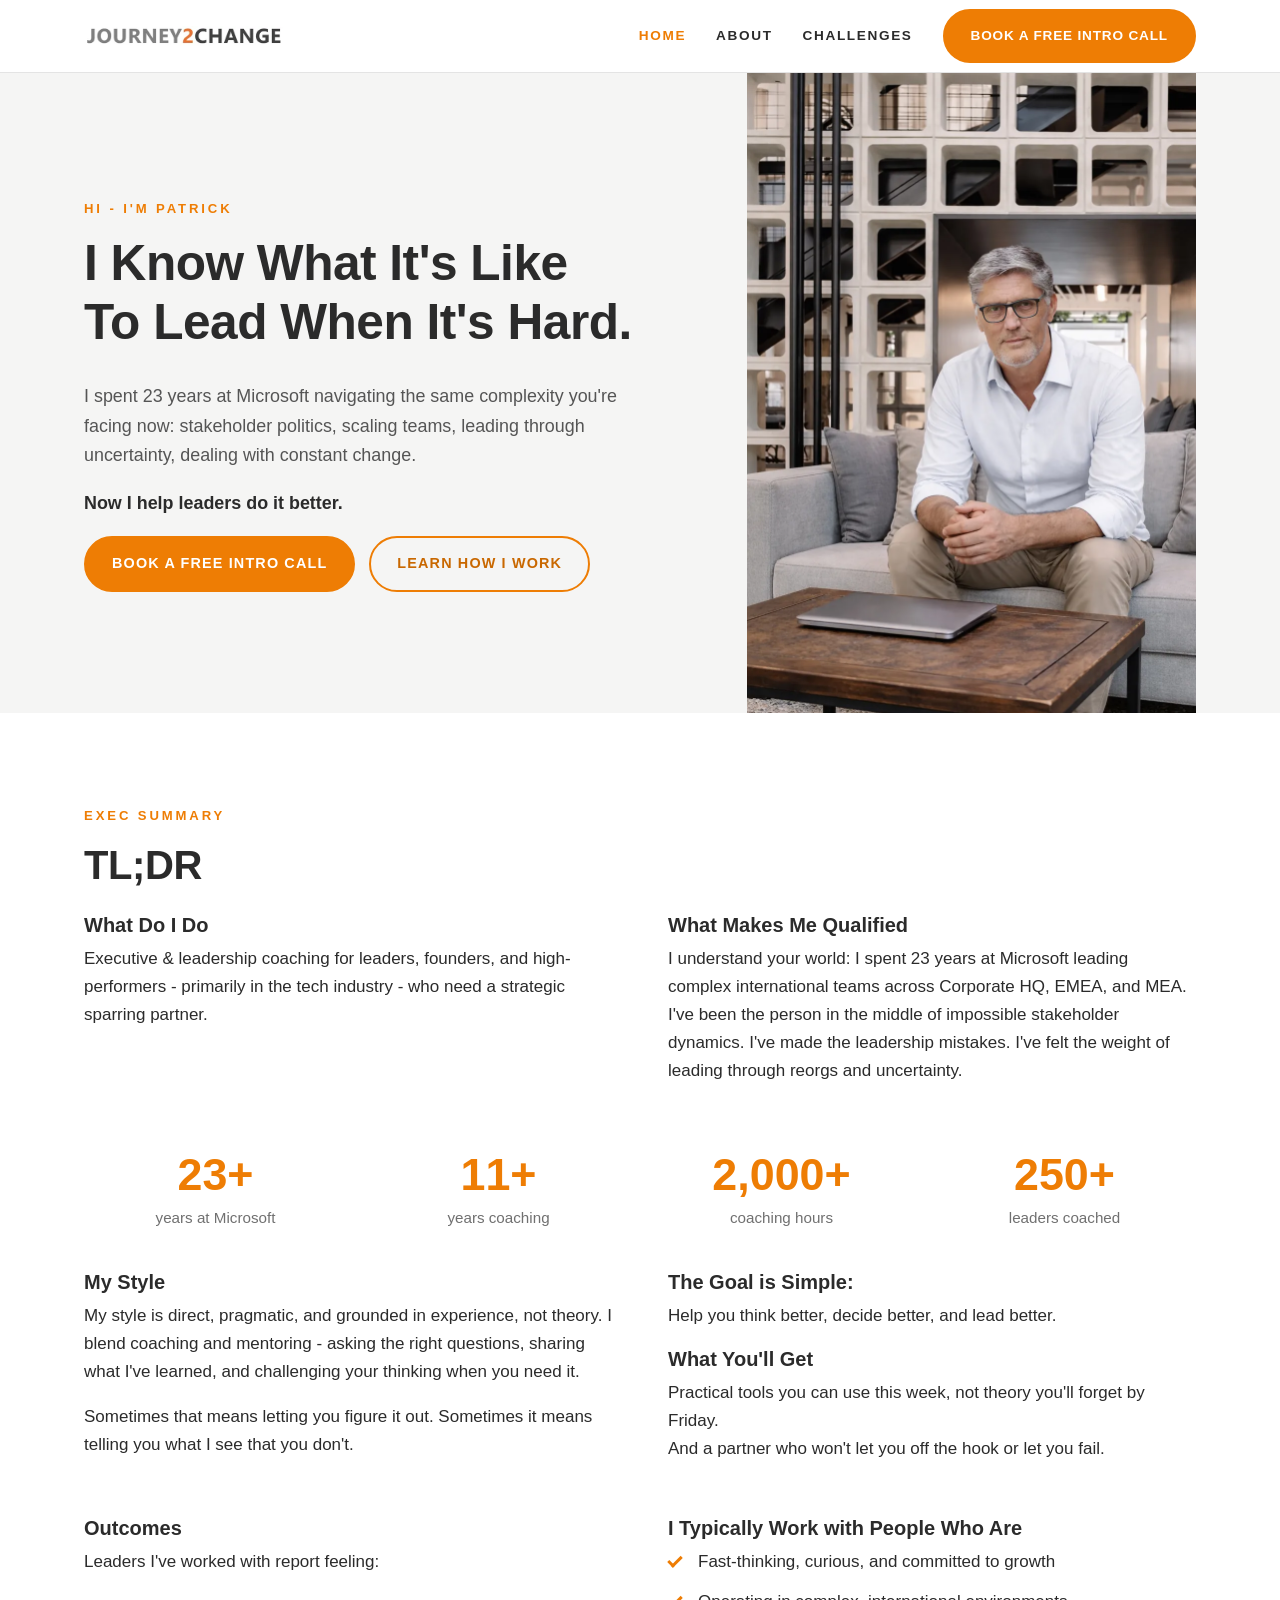
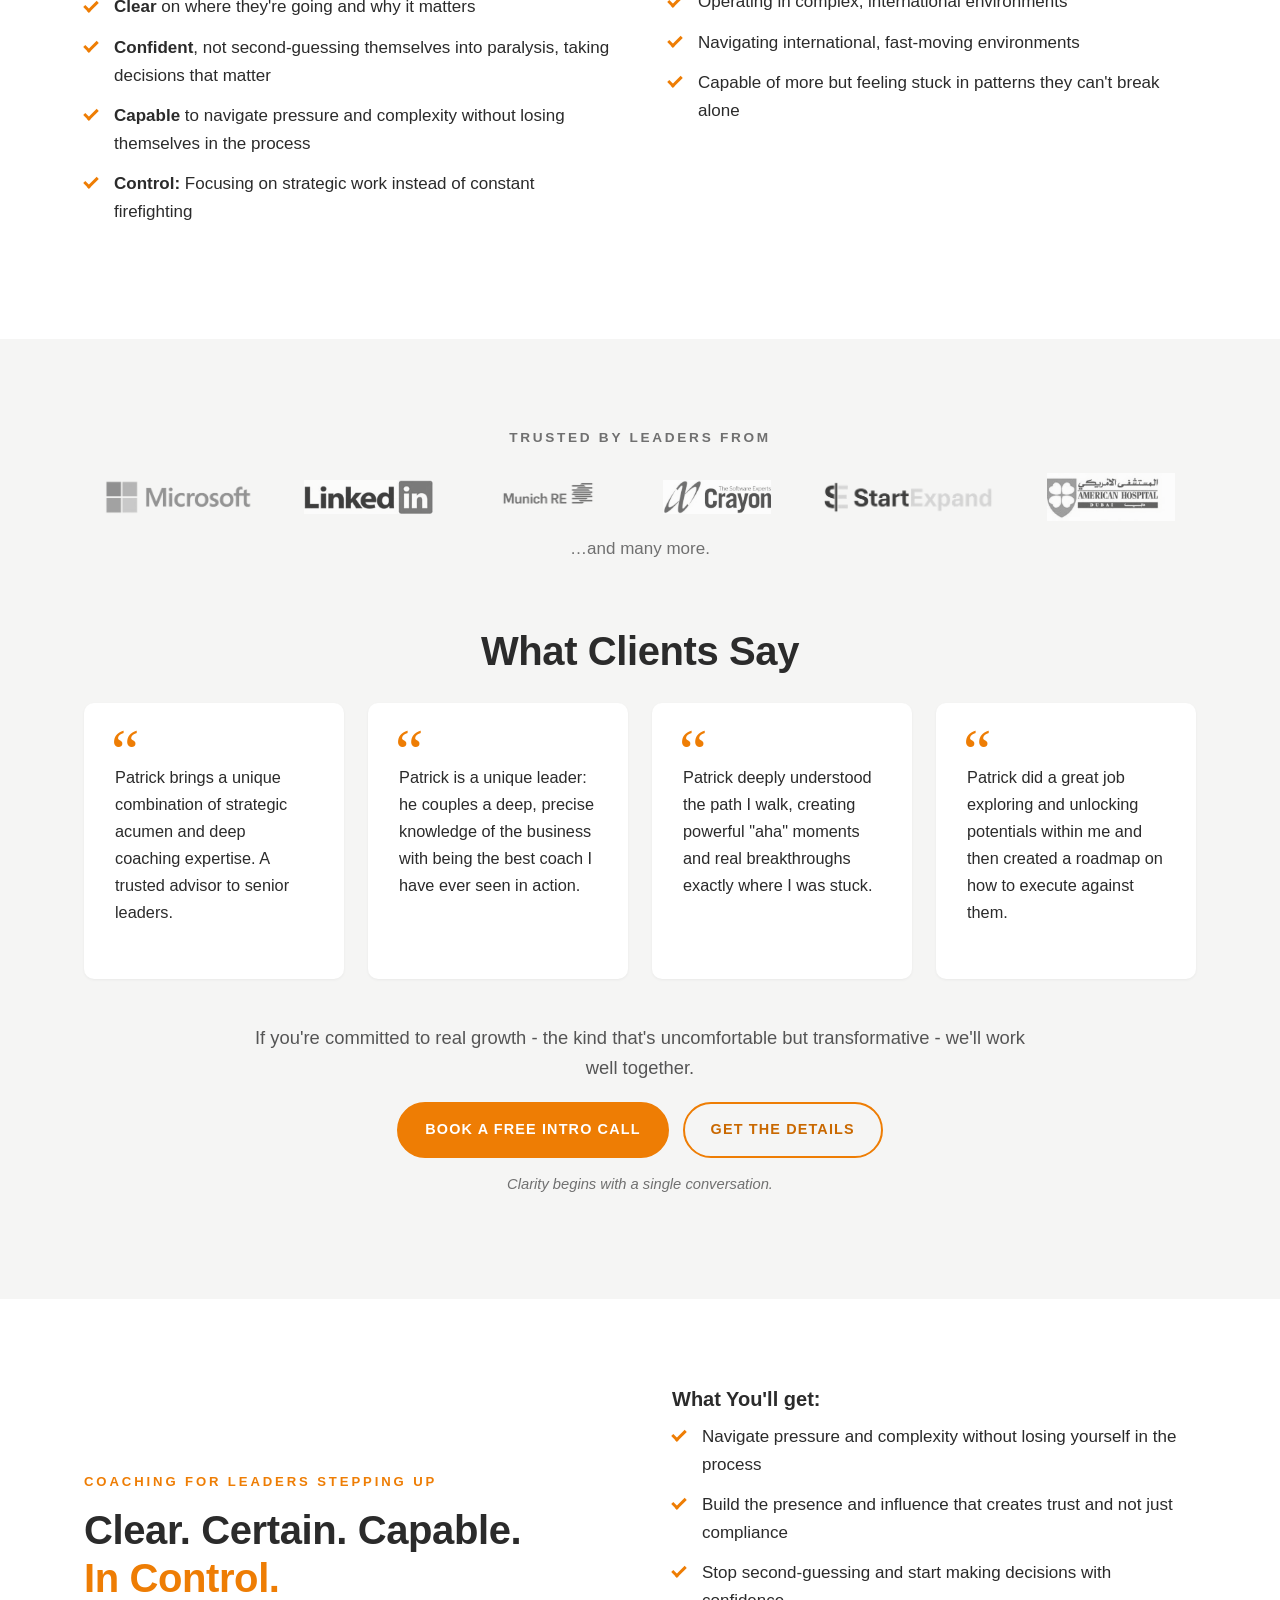
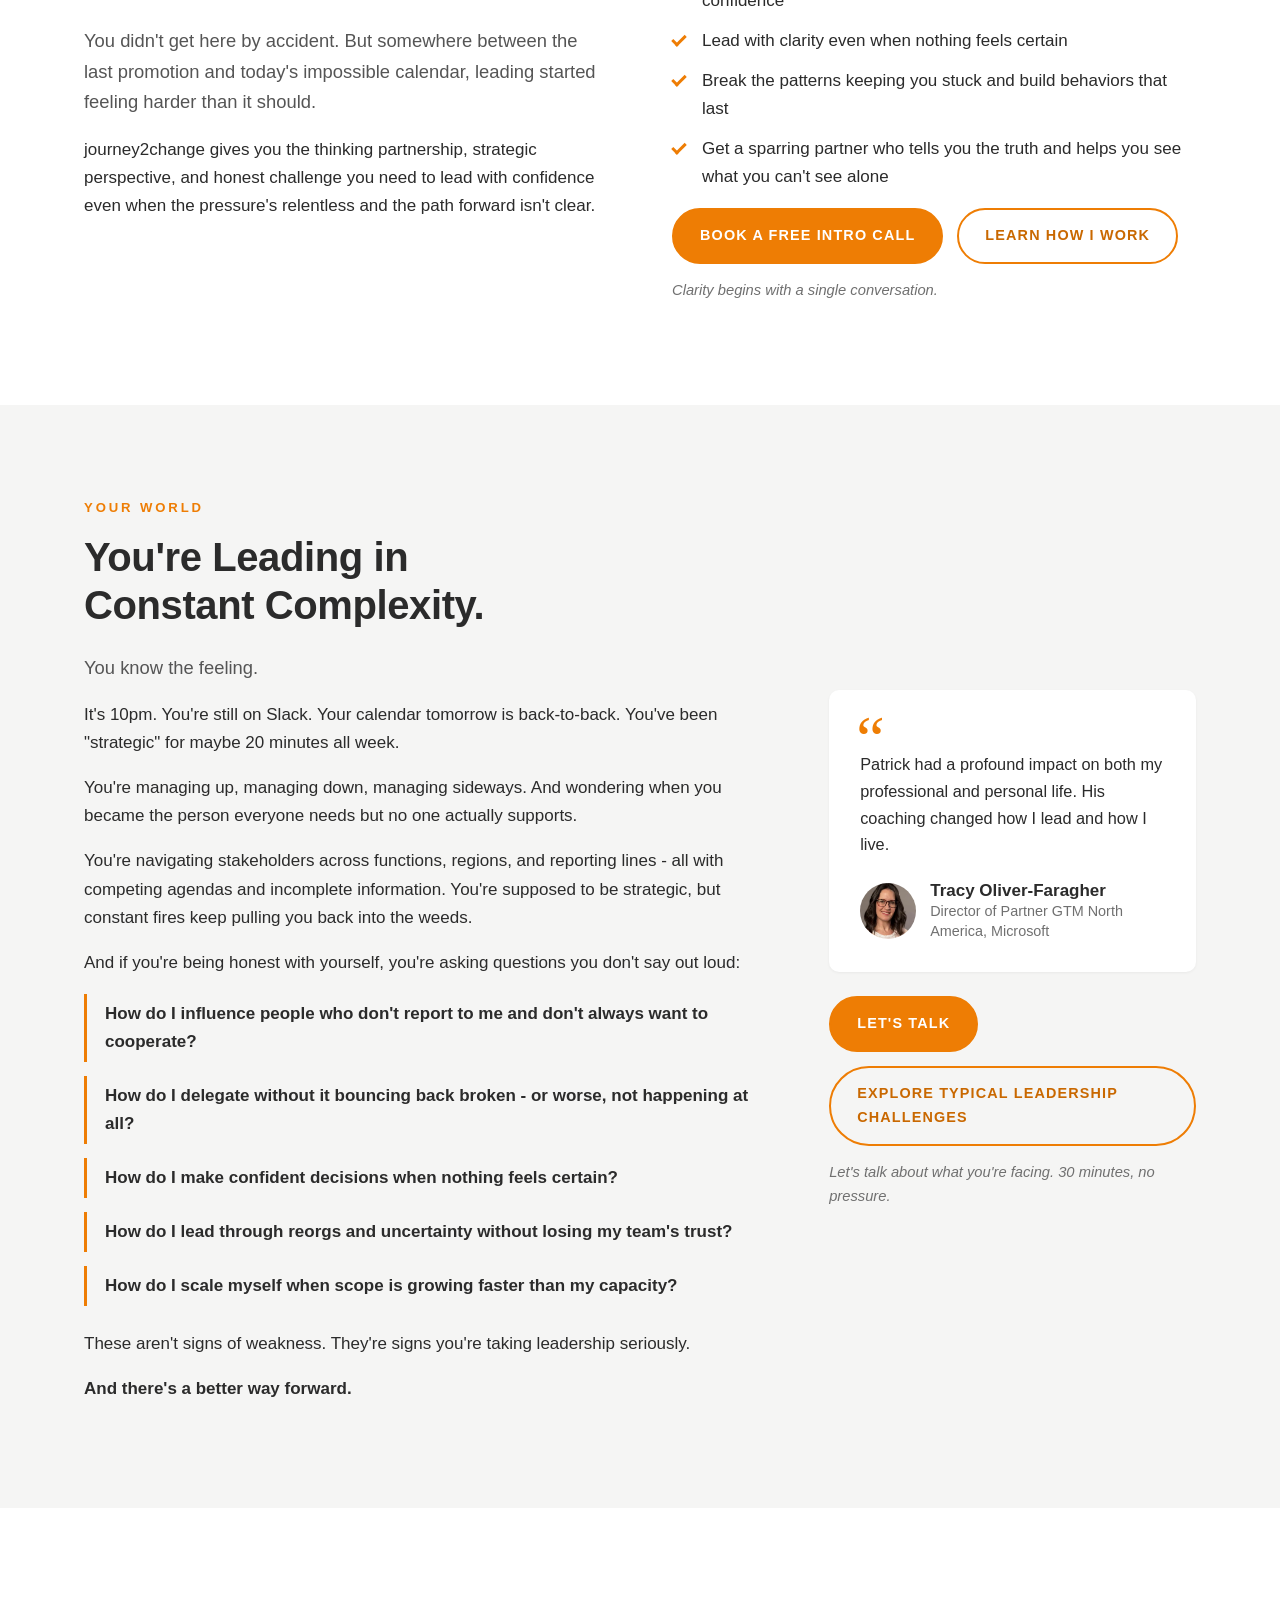
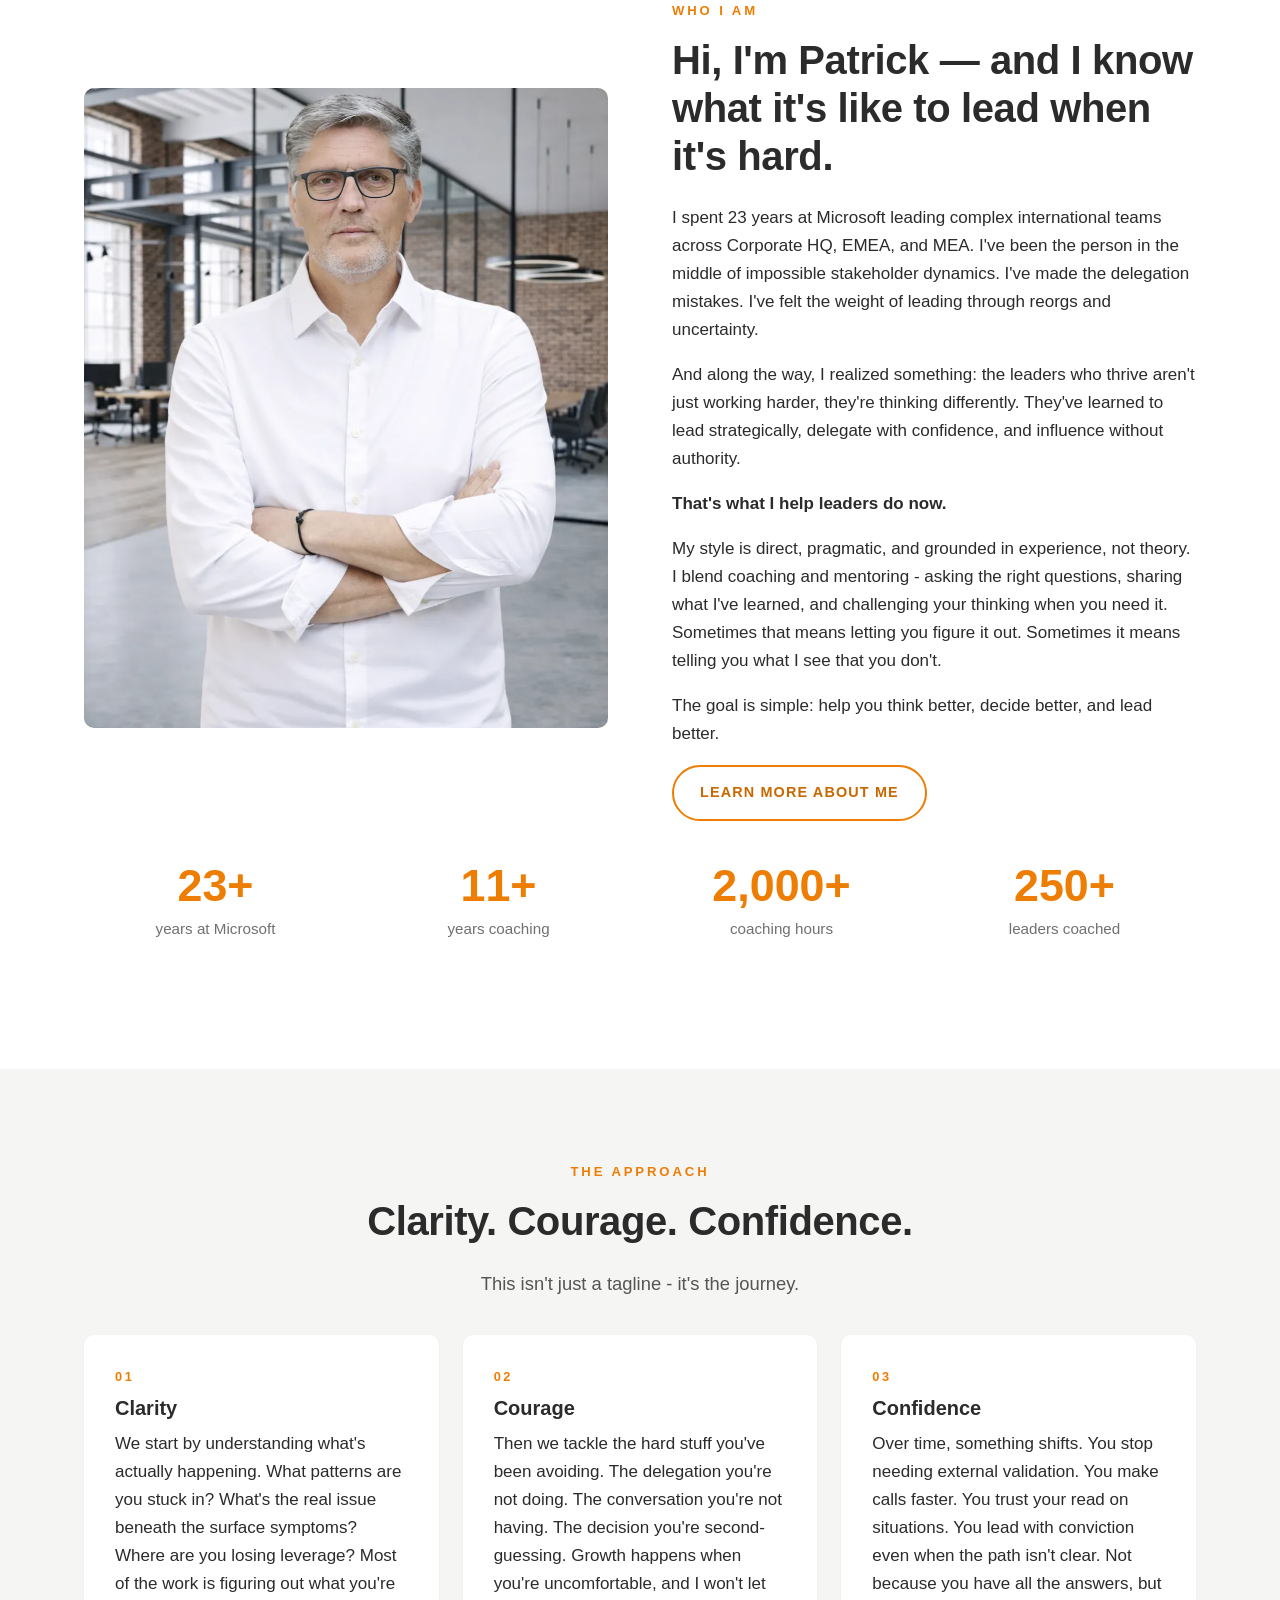
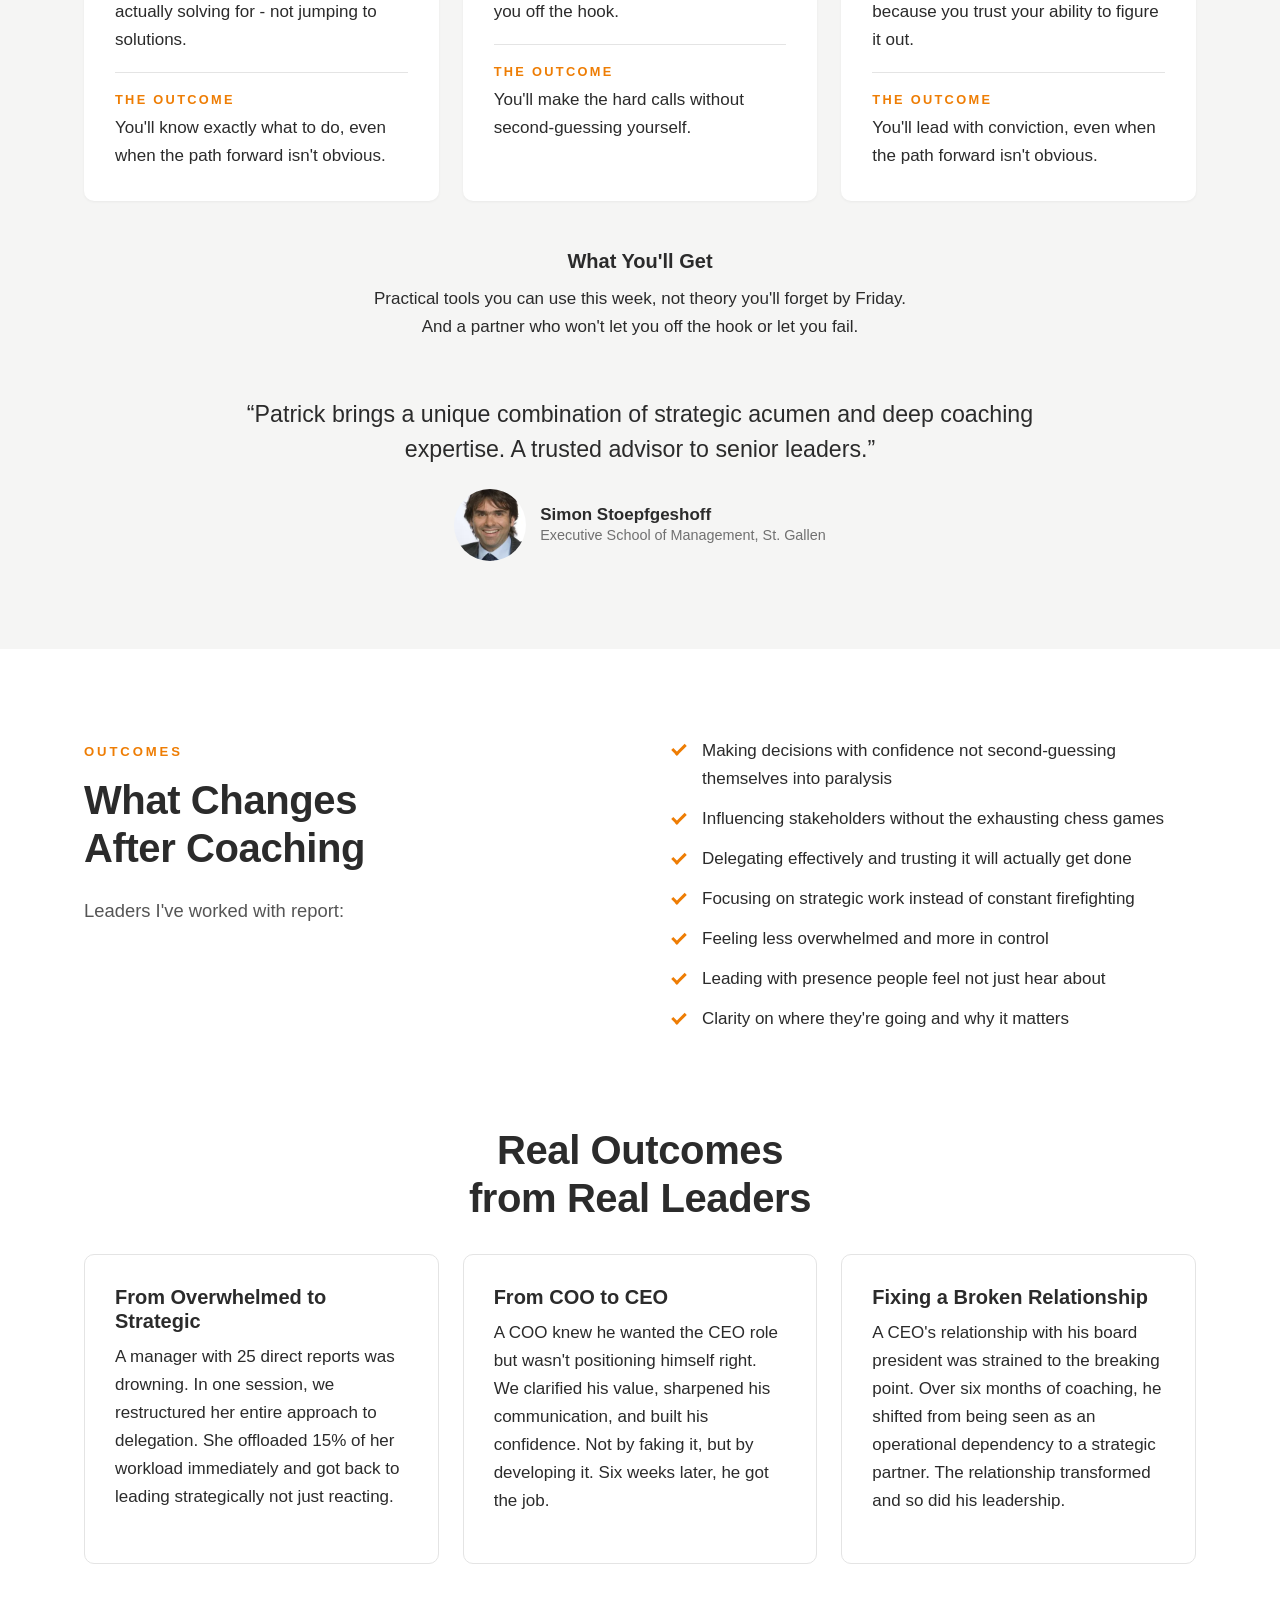
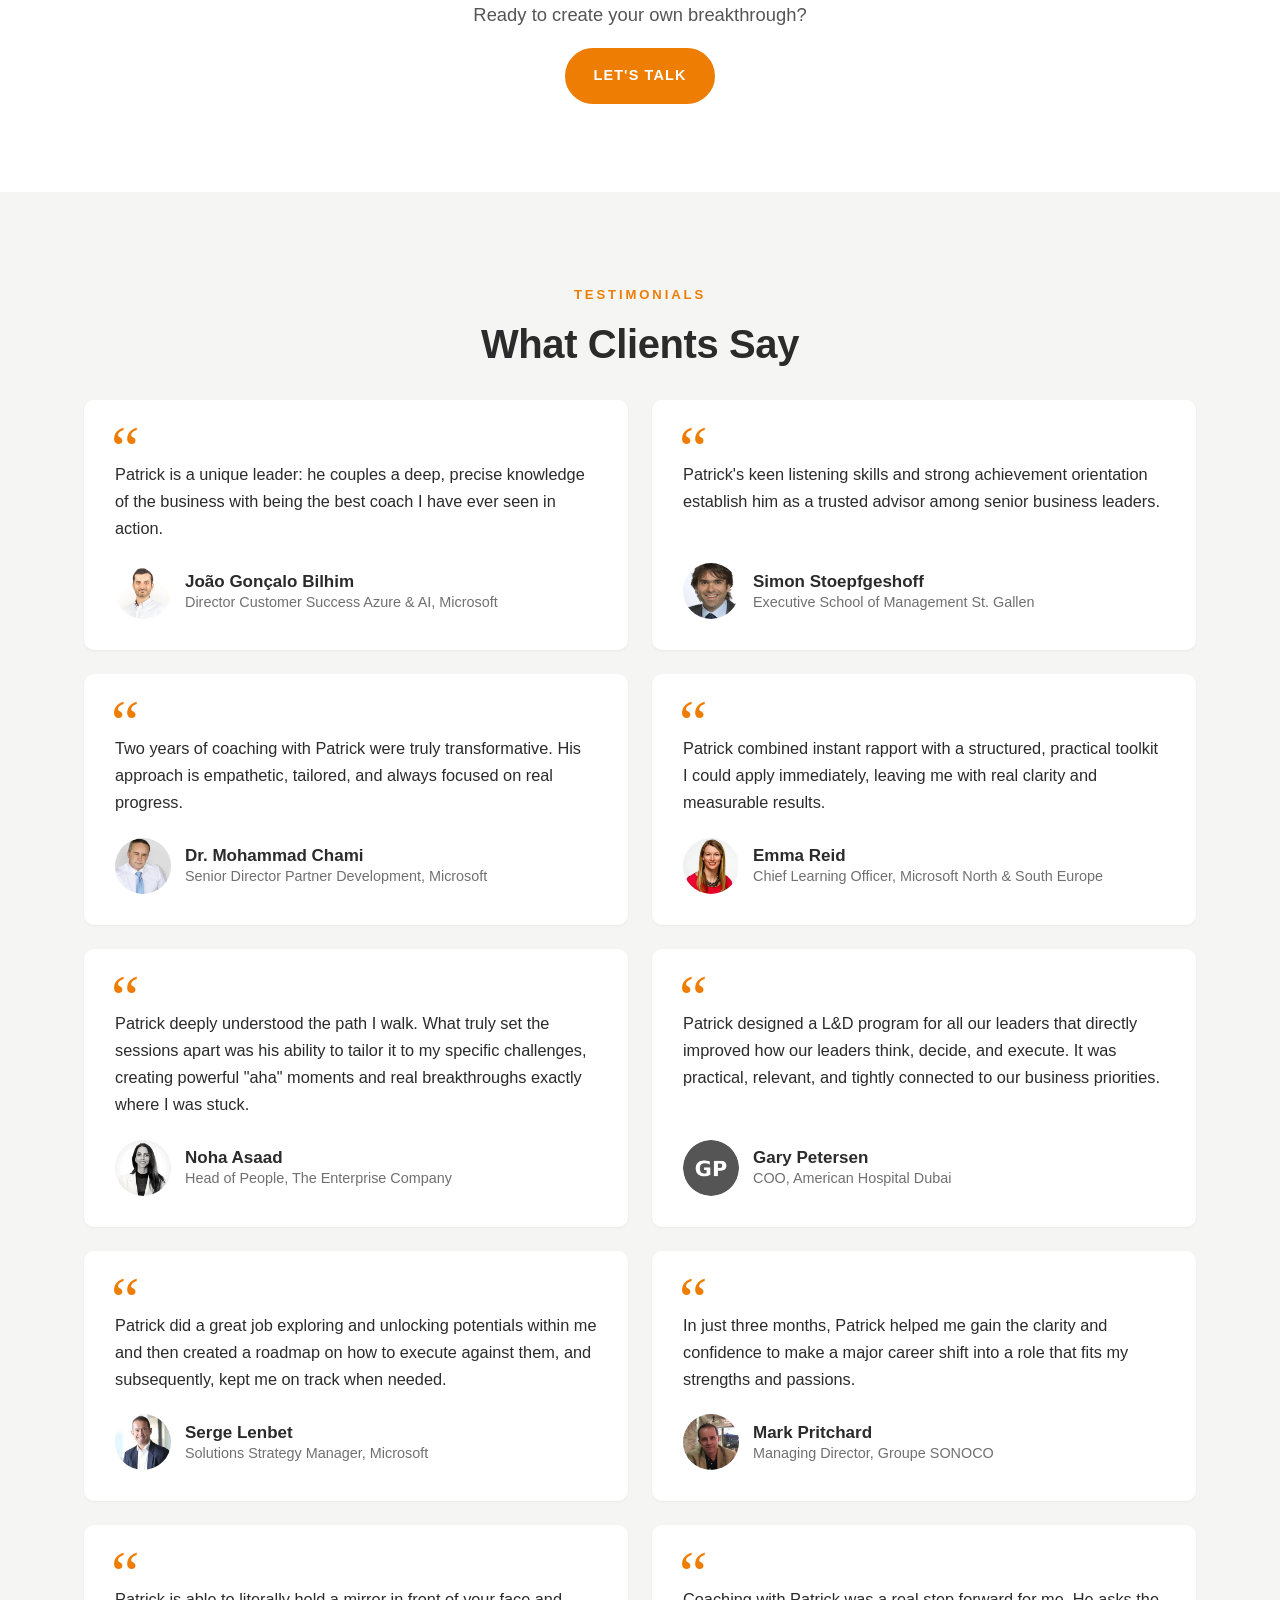
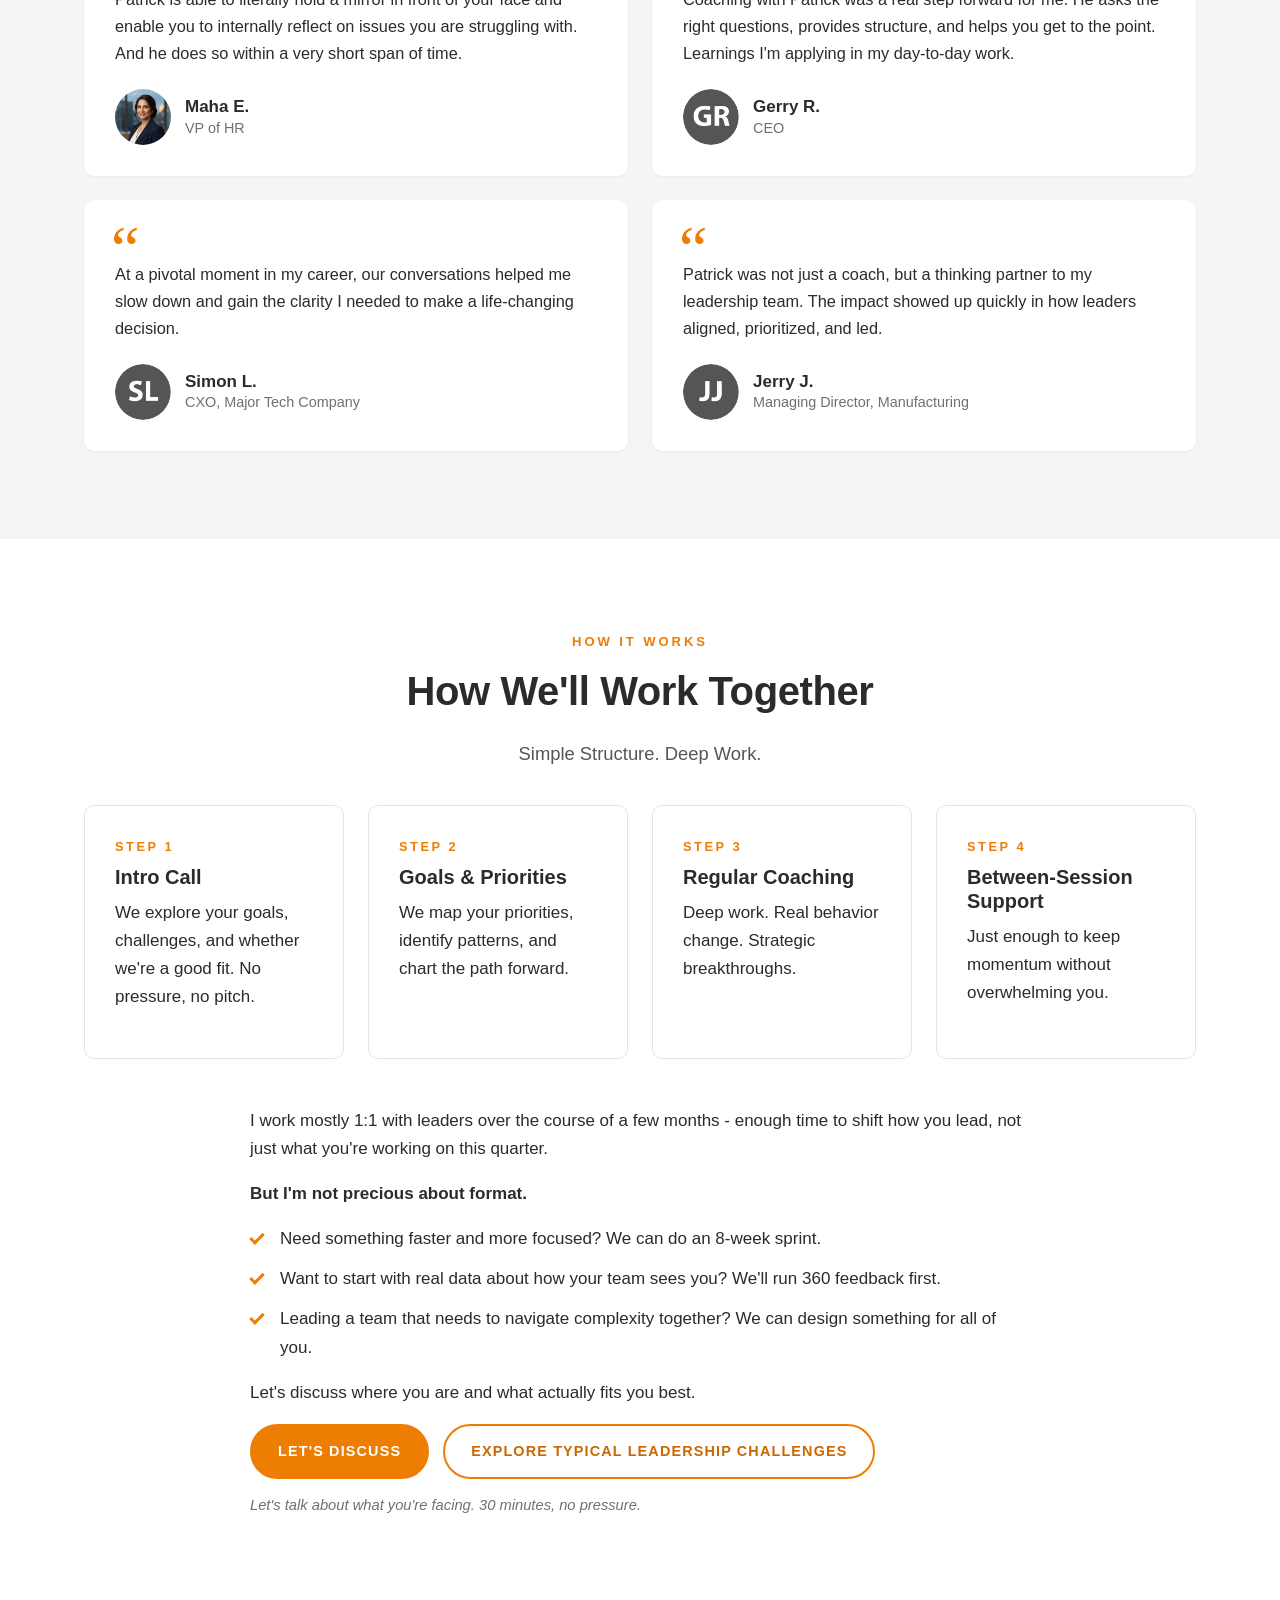
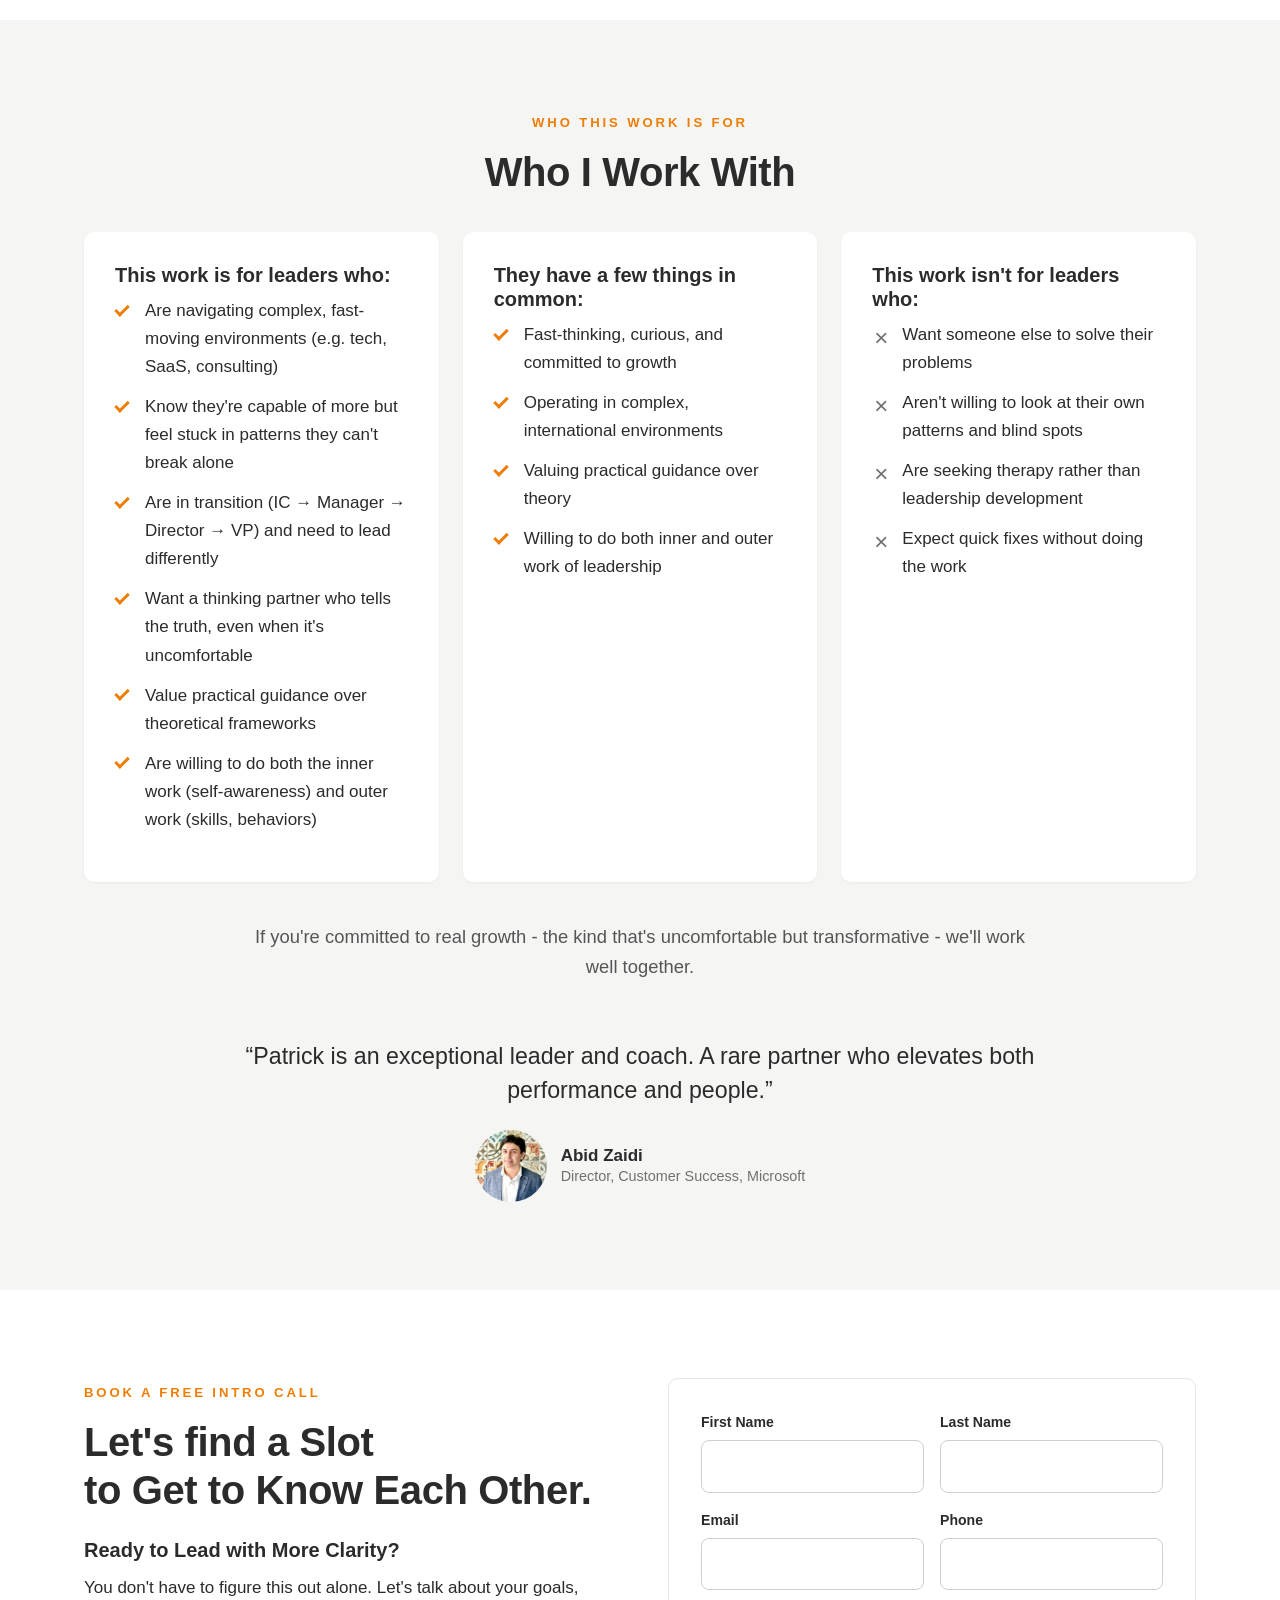
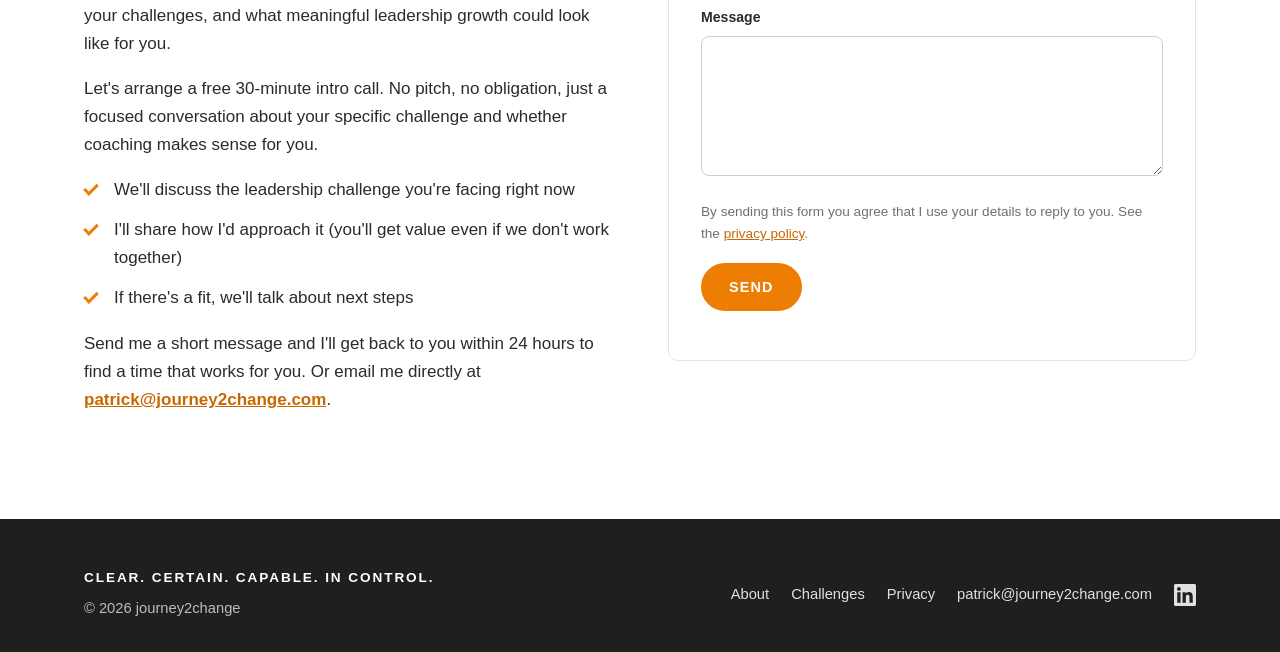
==== index.html @ 8d1d3233 "Rebuild journey2change.com as a static site Home, About, Leadership Challenges and Privacy pages, ca" ====
<!doctype html>
<html lang="en">
<head>
  <meta charset="utf-8">
  <meta name="viewport" content="width=device-width, initial-scale=1">
  <title>Executive & Leadership Coaching for Tech Leaders | journey2change</title>
  <meta name="description" content="Executive and leadership coaching for leaders, founders and high-performers in tech. 23 years at Microsoft, 250+ leaders coached. Clear. Certain. Capable. In control.">
  <link rel="canonical" href="https://www.journey2change.com/">
  <meta property="og:type" content="website">
  <meta property="og:title" content="journey2change — Executive & Leadership Coaching">
  <meta property="og:description" content="I know what it's like to lead when it's hard. Coaching for leaders stepping up.">
  <meta property="og:url" content="https://www.journey2change.com/">
  <meta property="og:image" content="https://www.journey2change.com/images/og-image.jpg">
  <link rel="icon" href="/favicon.png">
  <link rel="stylesheet" href="/css/style.css">
</head>
<body>

<header class="site-header">
  <div class="container">
    <a class="brand" href="/" aria-label="journey2change home"><img src="/images/logo-j2c.webp" alt="Journey2Change" width="200" height="20"></a>
    <button class="nav-toggle" aria-label="Open menu" aria-expanded="false"><span></span><span></span><span></span></button>
    <nav class="nav" aria-label="Main">
      <a href="/" aria-current="page">Home</a>
      <a href="/about">About</a>
      <a href="/leadership-challenges">Challenges</a>
      <a class="btn" href="#contact">Book a free intro call</a>
    </nav>
  </div>
</header>

<main>

<!-- ============ HERO ============ -->
<section class="hero">
  <div class="container">
    <div class="hero-text">
      <span class="eyebrow">Hi - I'm Patrick</span>
      <h1>I Know What It's Like<br>To Lead When It's Hard.</h1>
      <p>I spent 23 years at Microsoft navigating the same complexity you're facing now: stakeholder politics, scaling teams, leading through uncertainty, dealing with constant change.</p>
      <p><strong>Now I help leaders do it better.</strong></p>
      <div class="btn-row">
        <a class="btn" href="#contact">Book a free intro call</a>
        <a class="btn btn-outline" href="#how-it-works">Learn how I work</a>
      </div>
    </div>
    <div class="hero-img">
      <img src="/images/patrick-cubedwall.webp" alt="Patrick, executive coach at journey2change" width="900" height="1350" fetchpriority="high">
    </div>
  </div>
</section>

<!-- ============ EXEC SUMMARY ============ -->
<section id="summary">
  <div class="container">
    <span class="eyebrow">Exec Summary</span>
    <h2>TL;DR</h2>

    <div class="summary-grid">
      <div class="summary-block">
        <h3>What Do I Do</h3>
        <p>Executive &amp; leadership coaching for leaders, founders, and high-performers - primarily in the tech industry - who need a strategic sparring partner.</p>
      </div>
      <div class="summary-block">
        <h3>What Makes Me Qualified</h3>
        <p>I understand your world: I spent 23 years at Microsoft leading complex international teams across Corporate HQ, EMEA, and MEA. I've been the person in the middle of impossible stakeholder dynamics. I've made the leadership mistakes. I've felt the weight of leading through reorgs and uncertainty.</p>
      </div>
    </div>

    <div class="stats">
      <div><div class="stat-num">23+</div><div class="stat-label">years at Microsoft</div></div>
      <div><div class="stat-num">11+</div><div class="stat-label">years coaching</div></div>
      <div><div class="stat-num">2,000+</div><div class="stat-label">coaching hours</div></div>
      <div><div class="stat-num">250+</div><div class="stat-label">leaders coached</div></div>
    </div>

    <div class="summary-grid">
      <div class="summary-block">
        <h3>My Style</h3>
        <p>My style is direct, pragmatic, and grounded in experience, not theory. I blend coaching and mentoring - asking the right questions, sharing what I've learned, and challenging your thinking when you need it.</p>
        <p>Sometimes that means letting you figure it out. Sometimes it means telling you what I see that you don't.</p>
      </div>
      <div class="summary-block">
        <h3>The Goal is Simple:</h3>
        <p>Help you think better, decide better, and lead better.</p>
        <h3>What You'll Get</h3>
        <p>Practical tools you can use this week, not theory you'll forget by Friday.<br>And a partner who won't let you off the hook or let you fail.</p>
      </div>
      <div class="summary-block">
        <h3>Outcomes</h3>
        <p>Leaders I've worked with report feeling:</p>
        <ul class="check-list">
          <li><strong>Clear</strong> on where they're going and why it matters</li>
          <li><strong>Confident</strong>, not second-guessing themselves into paralysis, taking decisions that matter</li>
          <li><strong>Capable</strong> to navigate pressure and complexity without losing themselves in the process</li>
          <li><strong>Control:</strong> Focusing on strategic work instead of constant firefighting</li>
        </ul>
      </div>
      <div class="summary-block">
        <h3>I Typically Work with People Who Are</h3>
        <ul class="check-list">
          <li>Fast-thinking, curious, and committed to growth</li>
          <li>Operating in complex, international environments</li>
          <li>Navigating international, fast-moving environments</li>
          <li>Capable of more but feeling stuck in patterns they can't break alone</li>
        </ul>
      </div>
    </div>
  </div>
</section>

<!-- ============ LOGOS + SHORT QUOTES ============ -->
<section class="section-soft">
  <div class="container">
    <p class="logos-label">Trusted by leaders from</p>
    <div class="logos">
      <img src="/images/logos/microsoft.webp" alt="Microsoft" loading="lazy">
      <img src="/images/logos/linkedin.webp" alt="LinkedIn" loading="lazy">
      <img src="/images/logos/munichre.webp" alt="Munich Re" loading="lazy">
      <img src="/images/logos/crayon.webp" alt="Crayon" loading="lazy">
      <img src="/images/logos/startexpand.webp" alt="StartExpand" loading="lazy">
      <img class="tall" src="/images/logos/american-hospital.webp" alt="American Hospital Dubai" loading="lazy">
    </div>
    <p class="center" style="color:var(--muted);margin-top:14px">…and many more.</p>

    <h2 class="center" style="margin-top:64px">What Clients Say</h2>
    <div class="cards cards-4" style="margin-top:28px">
      <div class="card quote-card"><blockquote>Patrick brings a unique combination of strategic acumen and deep coaching expertise. A trusted advisor to senior leaders.</blockquote></div>
      <div class="card quote-card"><blockquote>Patrick is a unique leader: he couples a deep, precise knowledge of the business with being the best coach I have ever seen in action.</blockquote></div>
      <div class="card quote-card"><blockquote>Patrick deeply understood the path I walk, creating powerful "aha" moments and real breakthroughs exactly where I was stuck.</blockquote></div>
      <div class="card quote-card"><blockquote>Patrick did a great job exploring and unlocking potentials within me and then created a roadmap on how to execute against them.</blockquote></div>
    </div>

    <div class="center" style="margin-top:44px">
      <p class="lead narrow">If you're committed to real growth - the kind that's uncomfortable but transformative - we'll work well together.</p>
      <div class="btn-row">
        <a class="btn" href="#contact">Book a free intro call</a>
        <a class="btn btn-outline" href="#how-it-works">Get the details</a>
      </div>
      <p class="btn-note">Clarity begins with a single conversation.</p>
    </div>
  </div>
</section>

<!-- ============ COACHING FOR LEADERS STEPPING UP ============ -->
<section>
  <div class="container split">
    <div>
      <span class="eyebrow">Coaching for Leaders Stepping Up</span>
      <h2>Clear. Certain. Capable.<br><span class="accent">In Control.</span></h2>
      <p class="lead">You didn't get here by accident. But somewhere between the last promotion and today's impossible calendar, leading started feeling harder than it should.</p>
      <p>journey2change gives you the thinking partnership, strategic perspective, and honest challenge you need to lead with confidence even when the pressure's relentless and the path forward isn't clear.</p>
    </div>
    <div>
      <h3>What You'll get:</h3>
      <ul class="check-list">
        <li>Navigate pressure and complexity without losing yourself in the process</li>
        <li>Build the presence and influence that creates trust and not just compliance</li>
        <li>Stop second-guessing and start making decisions with confidence</li>
        <li>Lead with clarity even when nothing feels certain</li>
        <li>Break the patterns keeping you stuck and build behaviors that last</li>
        <li>Get a sparring partner who tells you the truth and helps you see what you can't see alone</li>
      </ul>
      <div class="btn-row">
        <a class="btn" href="#contact">Book a free intro call</a>
        <a class="btn btn-outline" href="#how-it-works">Learn how I work</a>
      </div>
      <p class="btn-note">Clarity begins with a single conversation.</p>
    </div>
  </div>
</section>

<!-- ============ YOUR WORLD ============ -->
<section class="section-soft" id="your-world">
  <div class="container split wide-text">
    <div>
      <span class="eyebrow">Your World</span>
      <h2>You're Leading in<br>Constant Complexity.</h2>
      <p class="lead">You know the feeling.</p>
      <p>It's 10pm. You're still on Slack. Your calendar tomorrow is back-to-back. You've been "strategic" for maybe 20 minutes all week.</p>
      <p>You're managing up, managing down, managing sideways. And wondering when you became the person everyone needs but no one actually supports.</p>
      <p>You're navigating stakeholders across functions, regions, and reporting lines - all with competing agendas and incomplete information. You're supposed to be strategic, but constant fires keep pulling you back into the weeds.</p>
      <p>And if you're being honest with yourself, you're asking questions you don't say out loud:</p>
      <ul class="question-list">
        <li>How do I influence people who don't report to me and don't always want to cooperate?</li>
        <li>How do I delegate without it bouncing back broken - or worse, not happening at all?</li>
        <li>How do I make confident decisions when nothing feels certain?</li>
        <li>How do I lead through reorgs and uncertainty without losing my team's trust?</li>
        <li>How do I scale myself when scope is growing faster than my capacity?</li>
      </ul>
      <p>These aren't signs of weakness. They're signs you're taking leadership seriously.</p>
      <p><strong>And there's a better way forward.</strong></p>
    </div>
    <div>
      <div class="card quote-card">
        <blockquote>Patrick had a profound impact on both my professional and personal life. His coaching changed how I lead and how I live.</blockquote>
        <div class="person">
          <img src="/images/clients/tracy.webp" alt="Tracy Oliver-Faragher" loading="lazy">
          <div><div class="person-name">Tracy Oliver-Faragher</div><div class="person-role">Director of Partner GTM North America, Microsoft</div></div>
        </div>
      </div>
      <div class="btn-row" style="margin-top:24px">
        <a class="btn" href="#contact">Let's talk</a>
        <a class="btn btn-outline" href="/leadership-challenges">Explore typical leadership challenges</a>
      </div>
      <p class="btn-note">Let's talk about what you're facing. 30 minutes, no pressure.</p>
    </div>
  </div>
</section>

<!-- ============ WHO I AM ============ -->
<section id="who-i-am">
  <div class="container split">
    <div>
      <img class="portrait" src="/images/patrick-glasshall.webp" alt="Patrick standing in an office" loading="lazy" width="900" height="1350">
    </div>
    <div>
      <span class="eyebrow">Who I Am</span>
      <h2>Hi, I'm Patrick — and I know what it's like to lead when it's hard.</h2>
      <p>I spent 23 years at Microsoft leading complex international teams across Corporate HQ, EMEA, and MEA. I've been the person in the middle of impossible stakeholder dynamics. I've made the delegation mistakes. I've felt the weight of leading through reorgs and uncertainty.</p>
      <p>And along the way, I realized something: the leaders who thrive aren't just working harder, they're thinking differently. They've learned to lead strategically, delegate with confidence, and influence without authority.</p>
      <p><strong>That's what I help leaders do now.</strong></p>
      <p>My style is direct, pragmatic, and grounded in experience, not theory. I blend coaching and mentoring - asking the right questions, sharing what I've learned, and challenging your thinking when you need it. Sometimes that means letting you figure it out. Sometimes it means telling you what I see that you don't.</p>
      <p>The goal is simple: help you think better, decide better, and lead better.</p>
      <div class="btn-row"><a class="btn btn-outline" href="/about">Learn more about me</a></div>
    </div>
  </div>
  <div class="container">
    <div class="stats">
      <div><div class="stat-num">23+</div><div class="stat-label">years at Microsoft</div></div>
      <div><div class="stat-num">11+</div><div class="stat-label">years coaching</div></div>
      <div><div class="stat-num">2,000+</div><div class="stat-label">coaching hours</div></div>
      <div><div class="stat-num">250+</div><div class="stat-label">leaders coached</div></div>
    </div>
  </div>
</section>

<!-- ============ THE APPROACH ============ -->
<section class="section-soft" id="approach">
  <div class="container">
    <div class="center narrow">
      <span class="eyebrow">The Approach</span>
      <h2>Clarity. Courage. Confidence.</h2>
      <p class="lead">This isn't just a tagline - it's the journey.</p>
    </div>
    <div class="cards cards-3" style="margin-top:36px">
      <div class="card">
        <div class="step-num">01</div>
        <h3>Clarity</h3>
        <p>We start by understanding what's actually happening. What patterns are you stuck in? What's the real issue beneath the surface symptoms? Where are you losing leverage? Most of the work is figuring out what you're actually solving for - not jumping to solutions.</p>
        <div class="outcome"><strong>The Outcome</strong>You'll know exactly what to do, even when the path forward isn't obvious.</div>
      </div>
      <div class="card">
        <div class="step-num">02</div>
        <h3>Courage</h3>
        <p>Then we tackle the hard stuff you've been avoiding. The delegation you're not doing. The conversation you're not having. The decision you're second-guessing. Growth happens when you're uncomfortable, and I won't let you off the hook.</p>
        <div class="outcome"><strong>The Outcome</strong>You'll make the hard calls without second-guessing yourself.</div>
      </div>
      <div class="card">
        <div class="step-num">03</div>
        <h3>Confidence</h3>
        <p>Over time, something shifts. You stop needing external validation. You make calls faster. You trust your read on situations. You lead with conviction even when the path isn't clear. Not because you have all the answers, but because you trust your ability to figure it out.</p>
        <div class="outcome"><strong>The Outcome</strong>You'll lead with conviction, even when the path forward isn't obvious.</div>
      </div>
    </div>

    <div class="center narrow" style="margin-top:48px">
      <h3>What You'll Get</h3>
      <p>Practical tools you can use this week, not theory you'll forget by Friday.<br>And a partner who won't let you off the hook or let you fail.</p>
    </div>

    <div class="feature-quote">
      <blockquote>“Patrick brings a unique combination of strategic acumen and deep coaching expertise. A trusted advisor to senior leaders.”</blockquote>
      <div class="person">
        <img src="/images/clients/simon.webp" alt="Simon Stoepfgeshoff" loading="lazy">
        <div><div class="person-name">Simon Stoepfgeshoff</div><div class="person-role">Executive School of Management, St. Gallen</div></div>
      </div>
    </div>
  </div>
</section>

<!-- ============ OUTCOMES ============ -->
<section id="outcomes">
  <div class="container">
    <div class="split" style="align-items:start">
      <div>
        <span class="eyebrow">Outcomes</span>
        <h2>What Changes<br>After Coaching</h2>
        <p class="lead">Leaders I've worked with report:</p>
      </div>
      <ul class="check-list">
        <li>Making decisions with confidence not second-guessing themselves into paralysis</li>
        <li>Influencing stakeholders without the exhausting chess games</li>
        <li>Delegating effectively and trusting it will actually get done</li>
        <li>Focusing on strategic work instead of constant firefighting</li>
        <li>Feeling less overwhelmed and more in control</li>
        <li>Leading with presence people feel not just hear about</li>
        <li>Clarity on where they're going and why it matters</li>
      </ul>
    </div>

    <h2 class="center" style="margin-top:64px">Real Outcomes<br>from Real Leaders</h2>
    <div class="cards cards-3" style="margin-top:32px">
      <div class="card">
        <h3>From Overwhelmed to Strategic</h3>
        <p>A manager with 25 direct reports was drowning. In one session, we restructured her entire approach to delegation. She offloaded 15% of her workload immediately and got back to leading strategically not just reacting.</p>
      </div>
      <div class="card">
        <h3>From COO to CEO</h3>
        <p>A COO knew he wanted the CEO role but wasn't positioning himself right. We clarified his value, sharpened his communication, and built his confidence. Not by faking it, but by developing it. Six weeks later, he got the job.</p>
      </div>
      <div class="card">
        <h3>Fixing a Broken Relationship</h3>
        <p>A CEO's relationship with his board president was strained to the breaking point. Over six months of coaching, he shifted from being seen as an operational dependency to a strategic partner. The relationship transformed and so did his leadership.</p>
      </div>
    </div>
    <div class="center" style="margin-top:36px">
      <p class="lead">Ready to create your own breakthrough?</p>
      <a class="btn" href="#contact">Let's talk</a>
    </div>
  </div>
</section>

<!-- ============ TESTIMONIALS ============ -->
<section class="section-soft" id="testimonials">
  <div class="container">
    <div class="center">
      <span class="eyebrow">Testimonials</span>
      <h2>What Clients Say</h2>
    </div>
    <div class="cards cards-2" style="margin-top:32px">
      <div class="card quote-card"><blockquote>Patrick is a unique leader: he couples a deep, precise knowledge of the business with being the best coach I have ever seen in action.</blockquote>
        <div class="person"><img src="/images/clients/joao.webp" alt="João Gonçalo Bilhim" loading="lazy"><div><div class="person-name">João Gonçalo Bilhim</div><div class="person-role">Director Customer Success Azure &amp; AI, Microsoft</div></div></div></div>

      <div class="card quote-card"><blockquote>Patrick's keen listening skills and strong achievement orientation establish him as a trusted advisor among senior business leaders.</blockquote>
        <div class="person"><img src="/images/clients/simon.webp" alt="Simon Stoepfgeshoff" loading="lazy"><div><div class="person-name">Simon Stoepfgeshoff</div><div class="person-role">Executive School of Management St. Gallen</div></div></div></div>

      <div class="card quote-card"><blockquote>Two years of coaching with Patrick were truly transformative. His approach is empathetic, tailored, and always focused on real progress.</blockquote>
        <div class="person"><img src="/images/clients/chami.webp" alt="Dr. Mohammad Chami" loading="lazy"><div><div class="person-name">Dr. Mohammad Chami</div><div class="person-role">Senior Director Partner Development, Microsoft</div></div></div></div>

      <div class="card quote-card"><blockquote>Patrick combined instant rapport with a structured, practical toolkit I could apply immediately, leaving me with real clarity and measurable results.</blockquote>
        <div class="person"><img src="/images/clients/emma-reid.webp" alt="Emma Reid" loading="lazy"><div><div class="person-name">Emma Reid</div><div class="person-role">Chief Learning Officer, Microsoft North &amp; South Europe</div></div></div></div>

      <div class="card quote-card"><blockquote>Patrick deeply understood the path I walk. What truly set the sessions apart was his ability to tailor it to my specific challenges, creating powerful "aha" moments and real breakthroughs exactly where I was stuck.</blockquote>
        <div class="person"><img src="/images/clients/noha.webp" alt="Noha Asaad" loading="lazy"><div><div class="person-name">Noha Asaad</div><div class="person-role">Head of People, The Enterprise Company</div></div></div></div>

      <div class="card quote-card"><blockquote>Patrick designed a L&amp;D program for all our leaders that directly improved how our leaders think, decide, and execute. It was practical, relevant, and tightly connected to our business priorities.</blockquote>
        <div class="person"><img src="/images/clients/gary-petersen.webp" alt="Gary Petersen" loading="lazy"><div><div class="person-name">Gary Petersen</div><div class="person-role">COO, American Hospital Dubai</div></div></div></div>

      <div class="card quote-card"><blockquote>Patrick did a great job exploring and unlocking potentials within me and then created a roadmap on how to execute against them, and subsequently, kept me on track when needed.</blockquote>
        <div class="person"><img src="/images/clients/serge.webp" alt="Serge Lenbet" loading="lazy"><div><div class="person-name">Serge Lenbet</div><div class="person-role">Solutions Strategy Manager, Microsoft</div></div></div></div>

      <div class="card quote-card"><blockquote>In just three months, Patrick helped me gain the clarity and confidence to make a major career shift into a role that fits my strengths and passions.</blockquote>
        <div class="person"><img src="/images/clients/mark-pritchard.webp" alt="Mark Pritchard" loading="lazy"><div><div class="person-name">Mark Pritchard</div><div class="person-role">Managing Director, Groupe SONOCO</div></div></div></div>

      <div class="card quote-card"><blockquote>Patrick is able to literally hold a mirror in front of your face and enable you to internally reflect on issues you are struggling with. And he does so within a very short span of time.</blockquote>
        <div class="person"><img src="/images/clients/maha.webp" alt="Maha E." loading="lazy"><div><div class="person-name">Maha E.</div><div class="person-role">VP of HR</div></div></div></div>

      <div class="card quote-card"><blockquote>Coaching with Patrick was a real step forward for me. He asks the right questions, provides structure, and helps you get to the point. Learnings I'm applying in my day-to-day work.</blockquote>
        <div class="person"><img src="/images/clients/gerry-r.webp" alt="Gerry R." loading="lazy"><div><div class="person-name">Gerry R.</div><div class="person-role">CEO</div></div></div></div>

      <div class="card quote-card"><blockquote>At a pivotal moment in my career, our conversations helped me slow down and gain the clarity I needed to make a life-changing decision.</blockquote>
        <div class="person"><img src="/images/clients/simon-l.webp" alt="Simon L." loading="lazy"><div><div class="person-name">Simon L.</div><div class="person-role">CXO, Major Tech Company</div></div></div></div>

      <div class="card quote-card"><blockquote>Patrick was not just a coach, but a thinking partner to my leadership team. The impact showed up quickly in how leaders aligned, prioritized, and led.</blockquote>
        <div class="person"><img src="/images/clients/jerry-j.webp" alt="Jerry J." loading="lazy"><div><div class="person-name">Jerry J.</div><div class="person-role">Managing Director, Manufacturing</div></div></div></div>
    </div>
  </div>
</section>

<!-- ============ HOW IT WORKS ============ -->
<section id="how-it-works">
  <div class="container">
    <div class="center narrow">
      <span class="eyebrow">How It Works</span>
      <h2>How We'll Work Together</h2>
      <p class="lead">Simple Structure. Deep Work.</p>
    </div>
    <div class="cards cards-4" style="margin-top:36px">
      <div class="card"><div class="step-num">Step 1</div><h3>Intro Call</h3><p>We explore your goals, challenges, and whether we're a good fit. No pressure, no pitch.</p></div>
      <div class="card"><div class="step-num">Step 2</div><h3>Goals &amp; Priorities</h3><p>We map your priorities, identify patterns, and chart the path forward.</p></div>
      <div class="card"><div class="step-num">Step 3</div><h3>Regular Coaching</h3><p>Deep work. Real behavior change. Strategic breakthroughs.</p></div>
      <div class="card"><div class="step-num">Step 4</div><h3>Between-Session Support</h3><p>Just enough to keep momentum without overwhelming you.</p></div>
    </div>

    <div class="narrow" style="margin-top:48px">
      <p>I work mostly 1:1 with leaders over the course of a few months - enough time to shift how you lead, not just what you're working on this quarter.</p>
      <p><strong>But I'm not precious about format.</strong></p>
      <ul class="check-list">
        <li>Need something faster and more focused? We can do an 8-week sprint.</li>
        <li>Want to start with real data about how your team sees you? We'll run 360 feedback first.</li>
        <li>Leading a team that needs to navigate complexity together? We can design something for all of you.</li>
      </ul>
      <p>Let's discuss where you are and what actually fits you best.</p>
      <div class="btn-row">
        <a class="btn" href="#contact">Let's discuss</a>
        <a class="btn btn-outline" href="/leadership-challenges">Explore typical leadership challenges</a>
      </div>
      <p class="btn-note">Let's talk about what you're facing. 30 minutes, no pressure.</p>
    </div>
  </div>
</section>

<!-- ============ WHO THIS WORK IS FOR ============ -->
<section class="section-soft" id="who-for">
  <div class="container">
    <div class="center narrow">
      <span class="eyebrow">Who This Work Is For</span>
      <h2>Who I Work With</h2>
    </div>
    <div class="cards cards-3" style="margin-top:36px">
      <div class="card">
        <h3>This work is for leaders who:</h3>
        <ul class="check-list">
          <li>Are navigating complex, fast-moving environments (e.g. tech, SaaS, consulting)</li>
          <li>Know they're capable of more but feel stuck in patterns they can't break alone</li>
          <li>Are in transition (IC → Manager → Director → VP) and need to lead differently</li>
          <li>Want a thinking partner who tells the truth, even when it's uncomfortable</li>
          <li>Value practical guidance over theoretical frameworks</li>
          <li>Are willing to do both the inner work (self-awareness) and outer work (skills, behaviors)</li>
        </ul>
      </div>
      <div class="card">
        <h3>They have a few things in common:</h3>
        <ul class="check-list">
          <li>Fast-thinking, curious, and committed to growth</li>
          <li>Operating in complex, international environments</li>
          <li>Valuing practical guidance over theory</li>
          <li>Willing to do both inner and outer work of leadership</li>
        </ul>
      </div>
      <div class="card">
        <h3>This work isn't for leaders who:</h3>
        <ul class="cross-list">
          <li>Want someone else to solve their problems</li>
          <li>Aren't willing to look at their own patterns and blind spots</li>
          <li>Are seeking therapy rather than leadership development</li>
          <li>Expect quick fixes without doing the work</li>
        </ul>
      </div>
    </div>
    <p class="lead center narrow" style="margin-top:40px">If you're committed to real growth - the kind that's uncomfortable but transformative - we'll work well together.</p>

    <div class="feature-quote">
      <blockquote>“Patrick is an exceptional leader and coach. A rare partner who elevates both performance and people.”</blockquote>
      <div class="person">
        <img src="/images/clients/abid.webp" alt="Abid Zaidi" loading="lazy">
        <div><div class="person-name">Abid Zaidi</div><div class="person-role">Director, Customer Success, Microsoft</div></div>
      </div>
    </div>
  </div>
</section>

<!-- ============ CONTACT ============ -->
<section id="contact">
  <div class="container contact-grid">
    <div>
      <span class="eyebrow">Book a Free Intro Call</span>
      <h2>Let's find a Slot<br>to Get to Know Each Other.</h2>
      <h3>Ready to Lead with More Clarity?</h3>
      <p>You don't have to figure this out alone. Let's talk about your goals, your challenges, and what meaningful leadership growth could look like for you.</p>
      <p>Let's arrange a free 30-minute intro call. No pitch, no obligation, just a focused conversation about your specific challenge and whether coaching makes sense for you.</p>
      <ul class="check-list">
        <li>We'll discuss the leadership challenge you're facing right now</li>
        <li>I'll share how I'd approach it (you'll get value even if we don't work together)</li>
        <li>If there's a fit, we'll talk about next steps</li>
      </ul>
      <p class="contact-direct">Send me a short message and I'll get back to you within 24 hours to find a time that works for you. Or email me directly at <a href="mailto:patrick@journey2change.com">patrick@journey2change.com</a>.</p>
    </div>

    <form class="contact-form">
      <div class="form-row">
        <div class="field"><label for="fn">First Name</label><input id="fn" name="first_name" autocomplete="given-name" required></div>
        <div class="field"><label for="ln">Last Name</label><input id="ln" name="last_name" autocomplete="family-name"></div>
      </div>
      <div class="form-row">
        <div class="field"><label for="em">Email</label><input id="em" name="email" type="email" autocomplete="email" required></div>
        <div class="field"><label for="ph">Phone</label><input id="ph" name="phone" type="tel" autocomplete="tel"></div>
      </div>
      <div class="field"><label for="msg">Message</label><textarea id="msg" name="message" required></textarea></div>
      <input class="hp" type="text" name="_gotcha" tabindex="-1" autocomplete="off" aria-hidden="true">
      <p class="form-consent">By sending this form you agree that I use your details to reply to you. See the <a href="/privacy">privacy policy</a>.</p>
      <button class="btn" type="submit">Send</button>
      <p class="form-status" role="status" aria-live="polite"></p>
    </form>
  </div>
</section>

</main>

<footer class="site-footer">
  <div class="container">
    <div>
      <div class="footer-tagline">CLEAR. CERTAIN. CAPABLE. IN CONTROL.</div>
      <div style="margin-top:6px">© <span data-year>2026</span> journey2change</div>
    </div>
    <div class="footer-links">
      <a href="/about">About</a>
      <a href="/leadership-challenges">Challenges</a>
      <a href="/privacy">Privacy</a>
      <a href="mailto:patrick@journey2change.com">patrick@journey2change.com</a>
      <a href="https://www.linkedin.com/in/patrickschellscheidt/" target="_blank" rel="noopener" aria-label="LinkedIn"><svg viewBox="0 0 24 24" aria-hidden="true"><path d="M20.45 20.45h-3.56v-5.57c0-1.33-.02-3.04-1.85-3.04-1.85 0-2.14 1.45-2.14 2.94v5.67H9.34V9h3.42v1.56h.05c.48-.9 1.64-1.85 3.37-1.85 3.6 0 4.27 2.37 4.27 5.46v6.28zM5.34 7.43a2.06 2.06 0 1 1 0-4.13 2.06 2.06 0 0 1 0 4.13zM7.12 20.45H3.56V9h3.56v11.45zM22.22 0H1.77C.79 0 0 .77 0 1.73v20.54C0 23.23.79 24 1.77 24h20.45c.98 0 1.78-.77 1.78-1.73V1.73C24 .77 23.2 0 22.22 0z"/></svg></a>
    </div>
  </div>
</footer>

<script src="/js/site.js" defer></script>
</body>
</html>
---- css/style.css ----
/* =========================================================
   journey2change — shared styles
   Colours and fonts live at the top so they are easy to change.
   ========================================================= */

:root {
  --orange: #EE7D04;
  --orange-dark: #C96800;
  --ink: #2B2B2B;
  --ink-soft: #555555;
  --muted: #707070;
  --line: #E4E4E4;
  --bg: #FFFFFF;
  --bg-soft: #F5F5F4;
  --bg-dark: #2B2B2B;
  --radius: 10px;
  --max: 1160px;
  --font: "Avenir Next", Avenir, "Segoe UI", "Helvetica Neue", Helvetica, Arial, sans-serif;
}

*, *::before, *::after { box-sizing: border-box; }

html { scroll-behavior: smooth; scroll-padding-top: 84px; }

body {
  margin: 0;
  font-family: var(--font);
  font-size: 17px;
  line-height: 1.65;
  color: var(--ink);
  background: var(--bg);
  -webkit-font-smoothing: antialiased;
}

img { max-width: 100%; height: auto; display: block; }
a { color: var(--orange-dark); }
a:hover { color: var(--orange); }

h1, h2, h3, h4 { line-height: 1.2; margin: 0 0 .6em; font-weight: 700; color: var(--ink); }
h1 { font-size: clamp(2rem, 4.2vw, 3.1rem); letter-spacing: -.01em; }
h2 { font-size: clamp(1.7rem, 3.2vw, 2.5rem); letter-spacing: -.01em; }
h3 { font-size: 1.25rem; }
p { margin: 0 0 1em; }

.container { max-width: var(--max); margin: 0 auto; padding: 0 24px; }

.eyebrow {
  display: inline-block;
  color: var(--orange);
  font-size: .82rem;
  font-weight: 700;
  letter-spacing: .22em;
  text-transform: uppercase;
  margin-bottom: 14px;
}

.lead { font-size: 1.15rem; color: var(--ink-soft); }
.accent { color: var(--orange); }

section { padding: 88px 0; }
.section-soft { background: var(--bg-soft); }
.section-dark { background: var(--bg-dark); color: #F2F2F2; }
.section-dark h2, .section-dark h3 { color: #FFFFFF; }
.center { text-align: center; }
.narrow { max-width: 780px; margin-left: auto; margin-right: auto; }

/* ---------- Header ---------- */
.site-header {
  position: sticky; top: 0; z-index: 50;
  background: rgba(255,255,255,.96);
  backdrop-filter: blur(6px);
  border-bottom: 1px solid var(--line);
}
.site-header .container { display: flex; align-items: center; justify-content: space-between; height: 72px; gap: 20px; }
.brand img { width: 200px; }
.nav { display: flex; align-items: center; gap: 30px; }
.nav a { color: var(--ink); text-decoration: none; font-size: .85rem; font-weight: 600; letter-spacing: .12em; text-transform: uppercase; }
.nav a:hover, .nav a[aria-current="page"] { color: var(--orange); }
.nav .btn { color: #fff; letter-spacing: .06em; }
.nav-toggle { display: none; background: none; border: 0; padding: 8px; cursor: pointer; }
.nav-toggle span { display: block; width: 24px; height: 2px; background: var(--ink); margin: 5px 0; transition: .2s; }

@media (max-width: 860px) {
  .nav-toggle { display: block; }
  .nav {
    position: absolute; top: 72px; left: 0; right: 0;
    flex-direction: column; align-items: flex-start; gap: 0;
    background: #fff; border-bottom: 1px solid var(--line);
    padding: 8px 24px 20px; display: none;
  }
  .nav.open { display: flex; }
  .nav a { padding: 12px 0; width: 100%; }
  .nav .btn { margin-top: 8px; width: auto; padding: 12px 22px; }
  .brand img { width: 170px; }
}

/* ---------- Buttons ---------- */
.btn {
  display: inline-block;
  background: var(--orange);
  color: #fff;
  text-decoration: none;
  font-weight: 700;
  font-size: .9rem;
  letter-spacing: .08em;
  text-transform: uppercase;
  padding: 14px 26px;
  border-radius: 999px;
  border: 2px solid var(--orange);
  transition: background .15s, color .15s;
  cursor: pointer;
  font-family: inherit;
}
.btn:hover { background: var(--orange-dark); border-color: var(--orange-dark); color: #fff; }
.btn-outline { background: transparent; color: var(--orange-dark); }
.btn-outline:hover { background: var(--orange); color: #fff; }
.btn-row { display: flex; flex-wrap: wrap; gap: 14px; margin-top: 10px; }
.btn-note { font-size: .92rem; color: var(--muted); margin-top: 14px; font-style: italic; }
.center .btn-row { justify-content: center; }

/* ---------- Hero ---------- */
.hero { padding: 0; background: var(--bg-soft); }
.hero .container { display: grid; grid-template-columns: 1.15fr .85fr; gap: 56px; align-items: center; }
.hero-text { padding: 72px 0; }
.hero-text p { font-size: 1.12rem; color: var(--ink-soft); max-width: 560px; }
.hero-text strong { color: var(--ink); }
.hero-img { align-self: stretch; }
.hero-img img { width: 100%; height: 100%; max-height: 640px; object-fit: cover; object-position: center 20%; }

@media (max-width: 860px) {
  .hero .container { grid-template-columns: 1fr; gap: 0; }
  .hero-text { padding: 48px 0 32px; }
  .hero-img { margin: 0 -24px; }
  .hero-img img { max-height: 460px; }
}

/* ---------- Stats ---------- */
.stats { display: grid; grid-template-columns: repeat(4, 1fr); gap: 20px; margin: 40px 0; text-align: center; }
.stat-num { font-size: clamp(2rem, 4vw, 2.8rem); font-weight: 700; color: var(--orange); line-height: 1.1; }
.stat-label { color: var(--muted); font-size: .95rem; margin-top: 6px; }
@media (max-width: 640px) { .stats { grid-template-columns: repeat(2, 1fr); row-gap: 32px; } }

/* ---------- Exec summary ---------- */
.summary-grid { display: grid; grid-template-columns: 1fr 1fr; gap: 28px 56px; }
.summary-grid h3 { margin-bottom: .4em; }
.summary-block { margin-bottom: 8px; }
@media (max-width: 760px) { .summary-grid { grid-template-columns: 1fr; } }

/* ---------- Lists ---------- */
.check-list { list-style: none; padding: 0; margin: 0 0 1em; }
.check-list li { position: relative; padding-left: 30px; margin-bottom: 12px; }
.check-list li::before {
  content: ""; position: absolute; left: 0; top: .45em;
  width: 14px; height: 8px;
  border-left: 3px solid var(--orange); border-bottom: 3px solid var(--orange);
  transform: rotate(-45deg);
}
.cross-list { list-style: none; padding: 0; margin: 0; }
.cross-list li { position: relative; padding-left: 30px; margin-bottom: 12px; }
.cross-list li::before { content: "\00d7"; position: absolute; left: 2px; top: -3px; font-size: 1.5rem; color: var(--muted); }
.question-list { list-style: none; padding: 0; margin: 0 0 1.4em; }
.question-list li { border-left: 3px solid var(--orange); padding: 6px 0 6px 18px; margin-bottom: 14px; font-weight: 600; }

/* ---------- Logos ---------- */
.logos { display: flex; flex-wrap: wrap; align-items: center; justify-content: center; gap: 28px 52px; margin-top: 24px; }
.logos img { height: 34px; width: auto; filter: grayscale(1); opacity: .75; transition: .2s; }
.logos img:hover { filter: none; opacity: 1; }
.logos img.tall { height: 48px; }
.logos-label { text-align: center; color: var(--muted); font-size: .85rem; letter-spacing: .2em; text-transform: uppercase; font-weight: 700; }

/* ---------- Two column ---------- */
.split { display: grid; grid-template-columns: 1fr 1fr; gap: 64px; align-items: center; }
.split.wide-text { grid-template-columns: 1.3fr .7fr; }
.split img.portrait { border-radius: var(--radius); width: 100%; max-height: 640px; object-fit: cover; }
@media (max-width: 860px) { .split, .split.wide-text { grid-template-columns: 1fr; gap: 36px; } }

/* ---------- Cards ---------- */
.cards { display: grid; gap: 24px; }
.cards-3 { grid-template-columns: repeat(3, 1fr); }
.cards-2 { grid-template-columns: repeat(2, 1fr); }
.cards-4 { grid-template-columns: repeat(4, 1fr); }
@media (max-width: 960px) { .cards-3, .cards-4 { grid-template-columns: 1fr 1fr; } }
@media (max-width: 640px) { .cards-3, .cards-2, .cards-4 { grid-template-columns: 1fr; } }

.card {
  background: #fff;
  border: 1px solid var(--line);
  border-radius: var(--radius);
  padding: 30px;
}
.section-soft .card { border-color: transparent; box-shadow: 0 1px 3px rgba(0,0,0,.05); }
.card h3 { margin-bottom: .5em; }
.card .outcome { border-top: 1px solid var(--line); margin-top: 18px; padding-top: 16px; }
.card .outcome strong { display: block; color: var(--orange); font-size: .8rem; letter-spacing: .18em; text-transform: uppercase; margin-bottom: 4px; }

.step-num { color: var(--orange); font-weight: 700; font-size: .8rem; letter-spacing: .2em; text-transform: uppercase; margin-bottom: 8px; }

/* ---------- Testimonials ---------- */
.quote-card { display: flex; flex-direction: column; justify-content: space-between; }
.quote-card blockquote { margin: 0 0 22px; font-size: 1.02rem; color: var(--ink); position: relative; padding-top: 30px; }
.quote-card blockquote::before {
  content: "\201C"; position: absolute; top: -14px; left: -4px;
  font-size: 4rem; line-height: 1; color: var(--orange); font-family: Georgia, serif;
}
.person { display: flex; align-items: center; gap: 14px; }
.person img { width: 56px; height: 56px; border-radius: 50%; object-fit: cover; flex: none; }
.person-name { font-weight: 700; line-height: 1.3; }
.person-role { color: var(--muted); font-size: .9rem; line-height: 1.35; }

.feature-quote { max-width: 860px; margin: 56px auto 0; text-align: center; }
.feature-quote blockquote { font-size: clamp(1.15rem, 2.2vw, 1.45rem); line-height: 1.5; margin: 0 0 22px; font-weight: 500; }
.feature-quote .person { justify-content: center; text-align: left; }
.feature-quote .person img { width: 72px; height: 72px; }

.pull-quote {
  border-top: 1px solid var(--line); border-bottom: 1px solid var(--line);
  padding: 28px 0; margin: 36px 0;
  font-size: clamp(1.25rem, 2.4vw, 1.6rem); font-weight: 700; line-height: 1.4;
}

/* ---------- CTA band ---------- */
.cta-band { background: var(--bg-dark); color: #EDEDED; text-align: center; padding: 72px 0; }
.cta-band h2 { color: #fff; }
.cta-band p { color: #CFCFCF; }
.cta-band .btn-note { color: #AFAFAF; }

/* ---------- Contact ---------- */
.contact-grid { display: grid; grid-template-columns: 1fr 1fr; gap: 56px; align-items: start; }
@media (max-width: 860px) { .contact-grid { grid-template-columns: 1fr; gap: 36px; } }
.contact-form { background: #fff; border-radius: var(--radius); padding: 32px; border: 1px solid var(--line); }
.form-row { display: grid; grid-template-columns: 1fr 1fr; gap: 16px; }
@media (max-width: 560px) { .form-row { grid-template-columns: 1fr; } }
.field { margin-bottom: 16px; }
.field label { display: block; font-size: .88rem; font-weight: 600; margin-bottom: 6px; }
.field input, .field textarea {
  width: 100%; font: inherit; font-size: 1rem;
  padding: 12px 14px; border: 1px solid #CFCFCF; border-radius: 8px; background: #fff; color: var(--ink);
}
.field input:focus, .field textarea:focus { outline: 2px solid var(--orange); outline-offset: 1px; border-color: var(--orange); }
.field textarea { min-height: 140px; resize: vertical; }
.hp { position: absolute; left: -9999px; }
.form-consent { font-size: .85rem; color: var(--muted); margin: 4px 0 18px; }
.form-status { margin-top: 14px; font-weight: 600; }
.form-status.ok { color: #2E7D32; }
.form-status.err { color: #C62828; }
.contact-direct { margin-top: 18px; }
.contact-direct a { font-weight: 700; }

/* ---------- Challenges page ---------- */
.chip-nav { display: flex; flex-wrap: wrap; gap: 10px; justify-content: center; margin-top: 28px; }
.chip-nav a { text-decoration: none; border: 1px solid var(--line); background: #fff; color: var(--ink); padding: 8px 18px; border-radius: 999px; font-size: .92rem; font-weight: 600; }
.chip-nav a:hover { border-color: var(--orange); color: var(--orange-dark); }

.overview { display: grid; grid-template-columns: repeat(4, 1fr); gap: 24px; margin-top: 44px; }
.overview h3 { font-size: 1.05rem; color: var(--orange); }
.overview ul { list-style: none; margin: 0; padding: 0; }
.overview li { margin-bottom: 8px; }
.overview a { color: var(--ink); text-decoration: none; }
.overview a:hover { color: var(--orange-dark); text-decoration: underline; }
@media (max-width: 860px) { .overview { grid-template-columns: 1fr 1fr; } }
@media (max-width: 520px) { .overview { grid-template-columns: 1fr; } }

.challenge-group { margin-bottom: 64px; }
.challenge-group > h2 { border-bottom: 3px solid var(--orange); display: inline-block; padding-bottom: 6px; margin-bottom: 28px; }
.challenge { background: #fff; border: 1px solid var(--line); border-radius: var(--radius); padding: 30px 32px; margin-bottom: 20px; }
.challenge h3 { font-size: 1.35rem; }
.challenge .cols { display: grid; grid-template-columns: 1fr 1fr; gap: 36px; }
@media (max-width: 760px) { .challenge .cols { grid-template-columns: 1fr; gap: 12px; } }
.label { color: var(--orange); font-size: .78rem; font-weight: 700; letter-spacing: .2em; text-transform: uppercase; margin-bottom: 8px; display: block; }
.challenge .feels p { color: var(--ink-soft); }

/* ---------- About page ---------- */
.style-grid { display: grid; grid-template-columns: 1fr 1fr; gap: 24px; }
@media (max-width: 760px) { .style-grid { grid-template-columns: 1fr; } }
.story-img { border-radius: var(--radius); }
.map img { width: 100%; border-radius: var(--radius); }
.cred-grid { display: grid; grid-template-columns: repeat(3, 1fr); gap: 24px; }
.cred-grid .card { text-align: center; }
.cred-grid img { width: 64px; height: 64px; object-fit: contain; margin: 0 auto 14px; }
.cred-grid ul { list-style: none; padding: 0; margin: 0; }
.cred-grid li { margin-bottom: 6px; }
@media (max-width: 760px) { .cred-grid { grid-template-columns: 1fr; } }

/* ---------- Legal page ---------- */
.legal h2 { font-size: 1.4rem; margin-top: 1.8em; }

/* ---------- Footer ---------- */
.site-footer { background: #1F1F1F; color: #BDBDBD; padding: 48px 0 32px; font-size: .92rem; }
.site-footer .container { display: flex; flex-wrap: wrap; justify-content: space-between; align-items: center; gap: 20px; }
.site-footer a { color: #E0E0E0; text-decoration: none; }
.site-footer a:hover { color: var(--orange); }
.footer-tagline { color: #fff; font-weight: 700; letter-spacing: .14em; font-size: .85rem; }
.footer-links { display: flex; flex-wrap: wrap; gap: 22px; align-items: center; }
.footer-links svg { width: 22px; height: 22px; fill: currentColor; vertical-align: middle; }
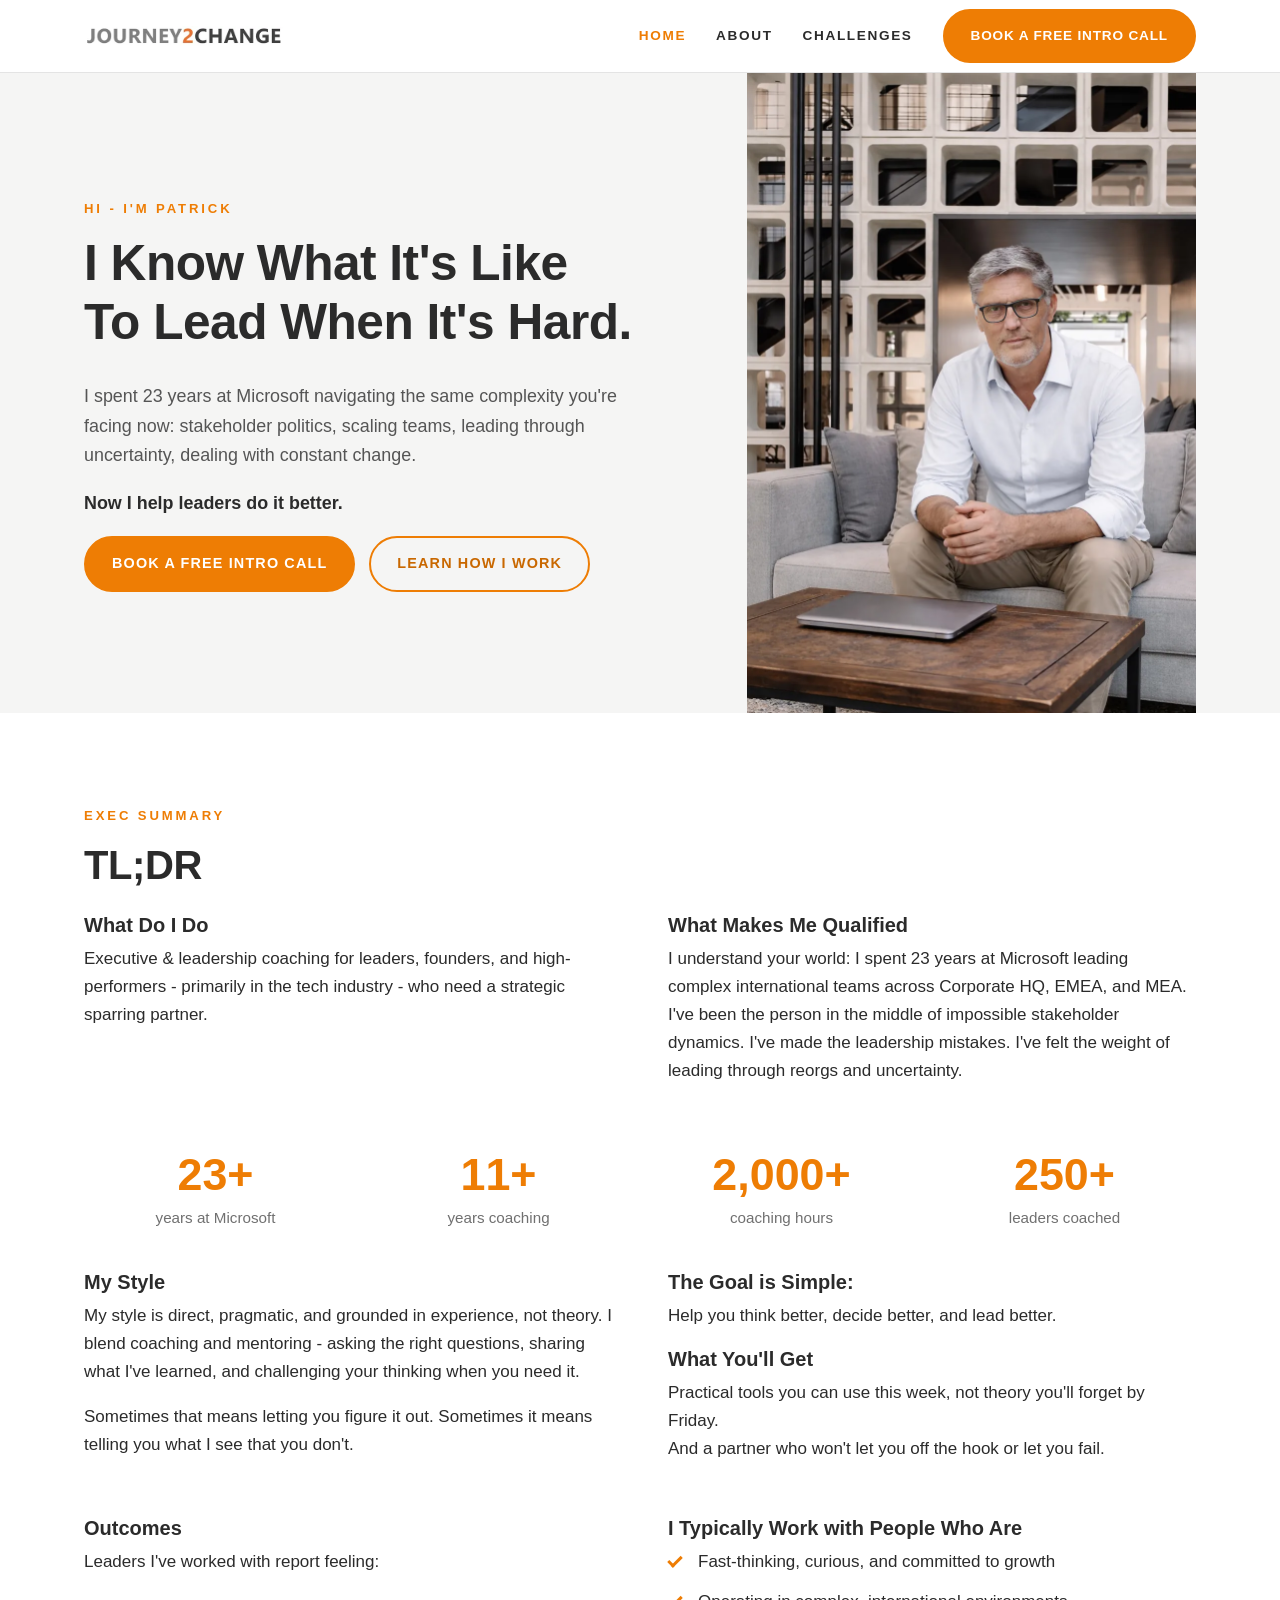
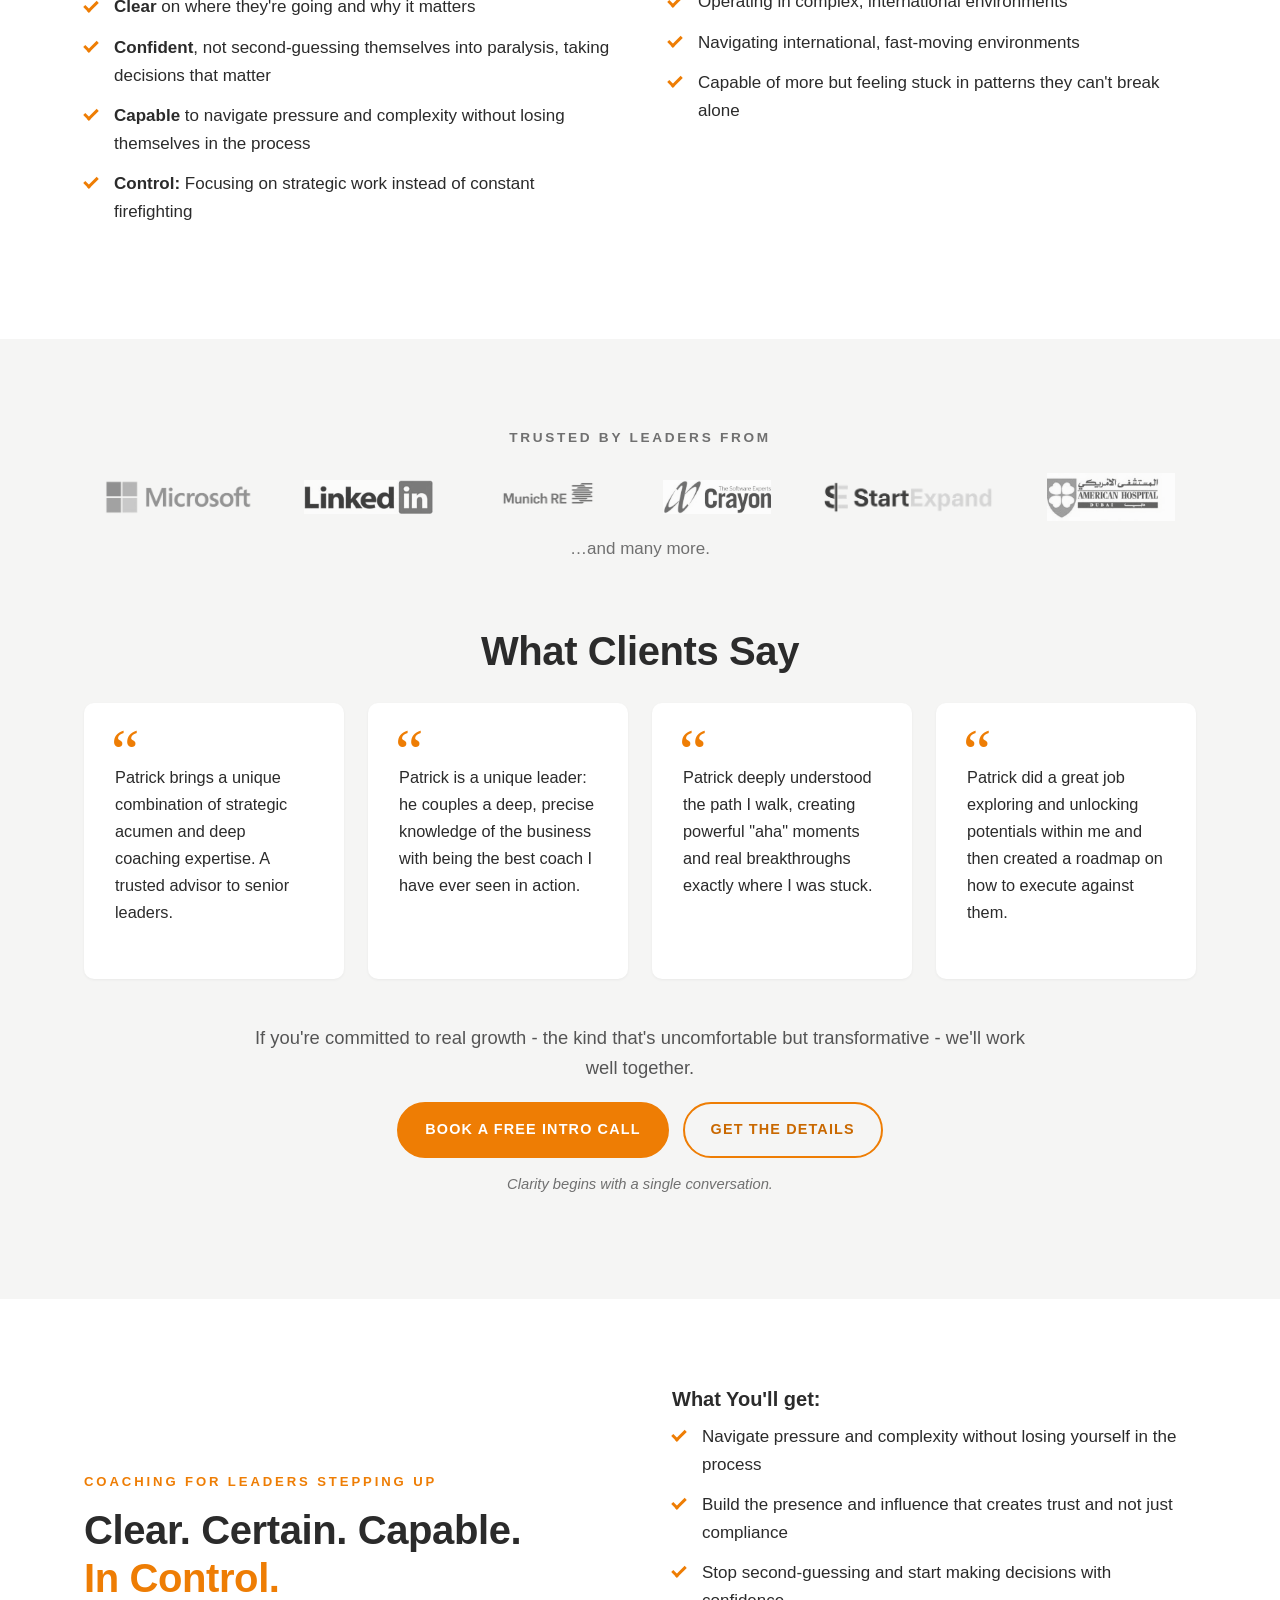
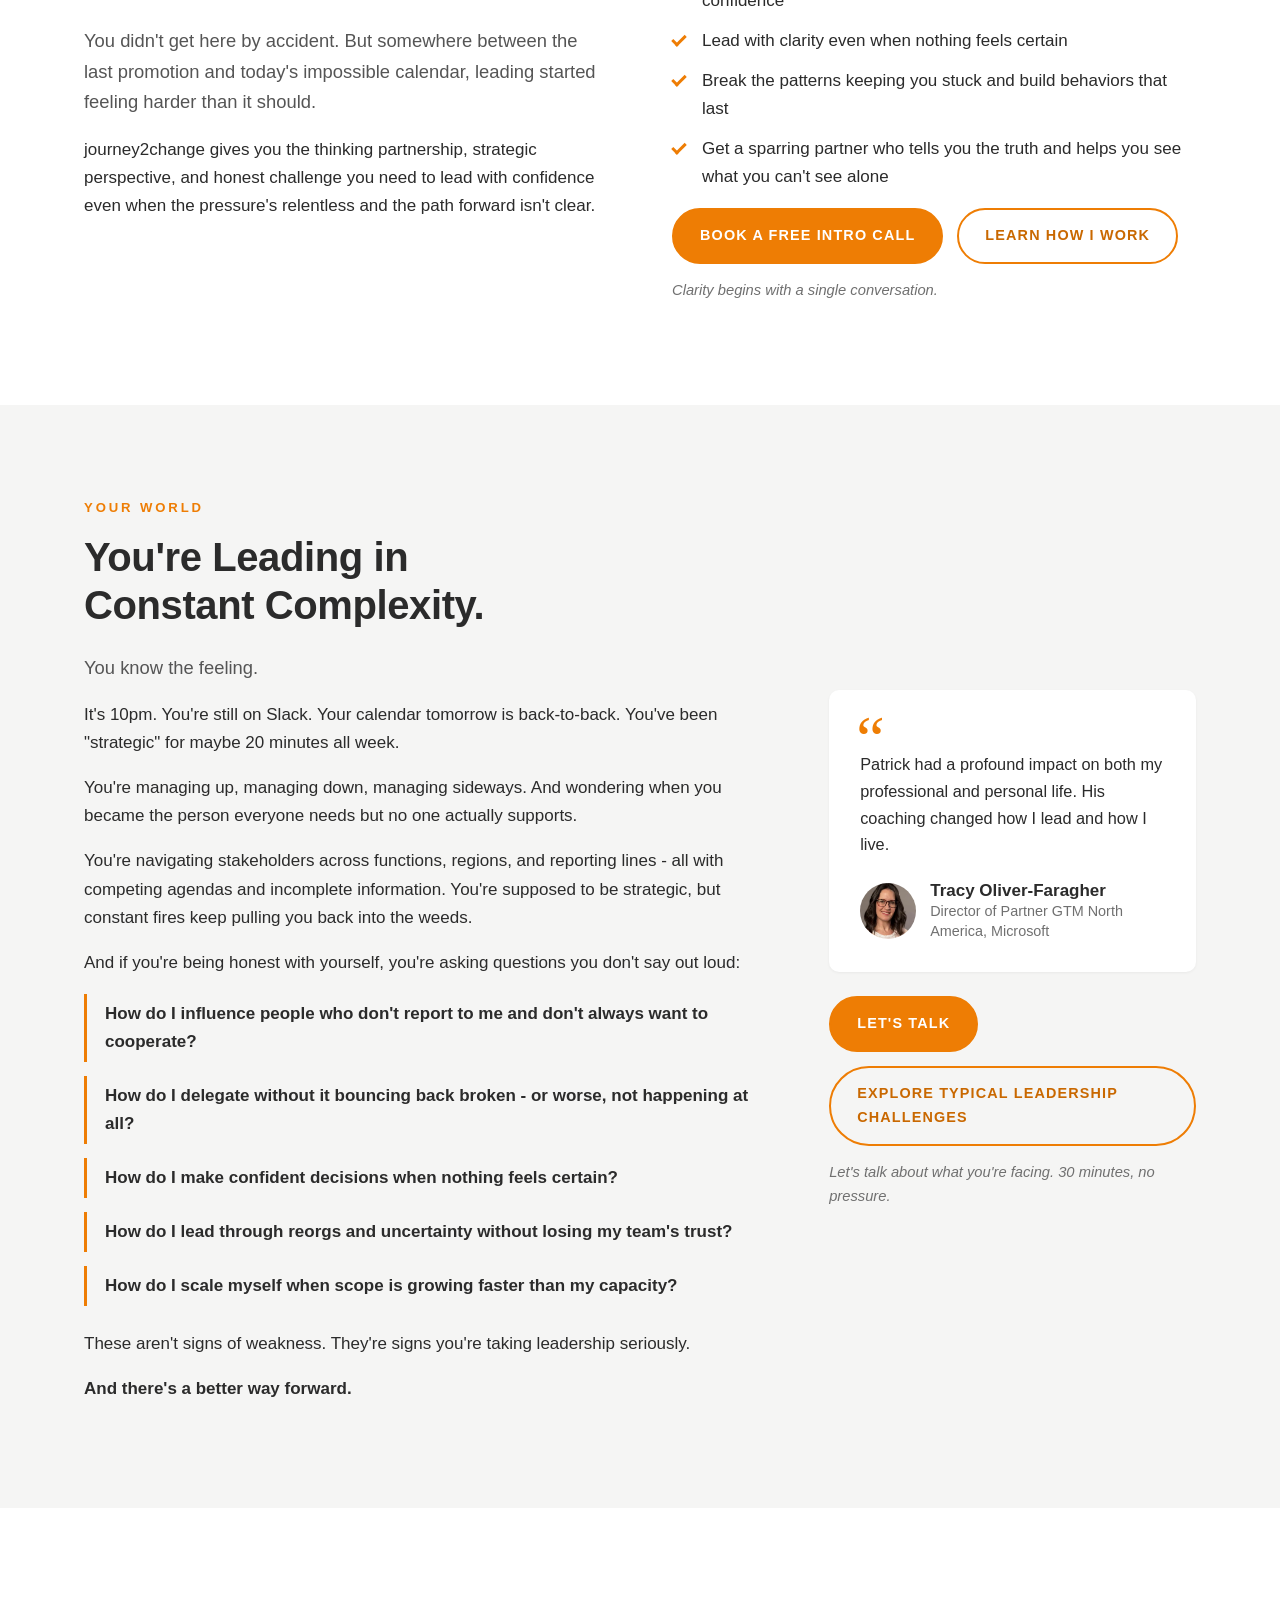
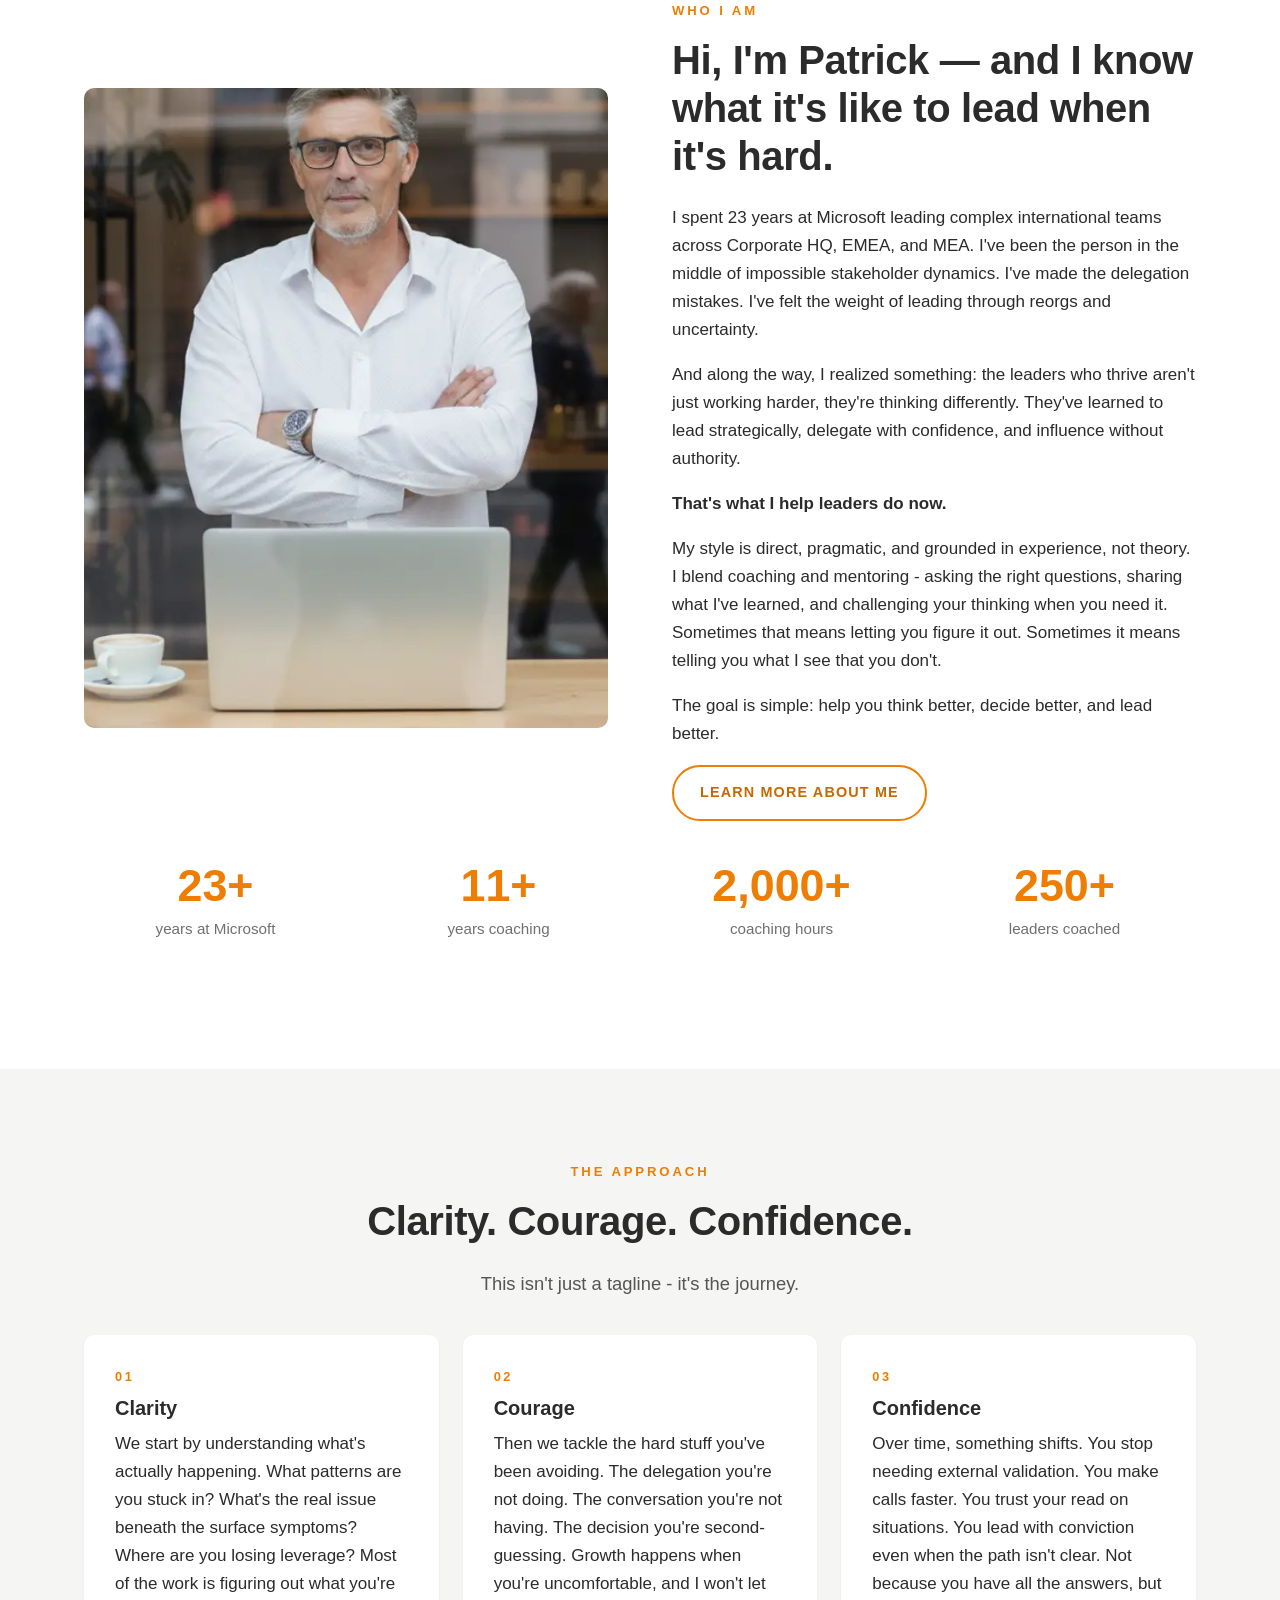
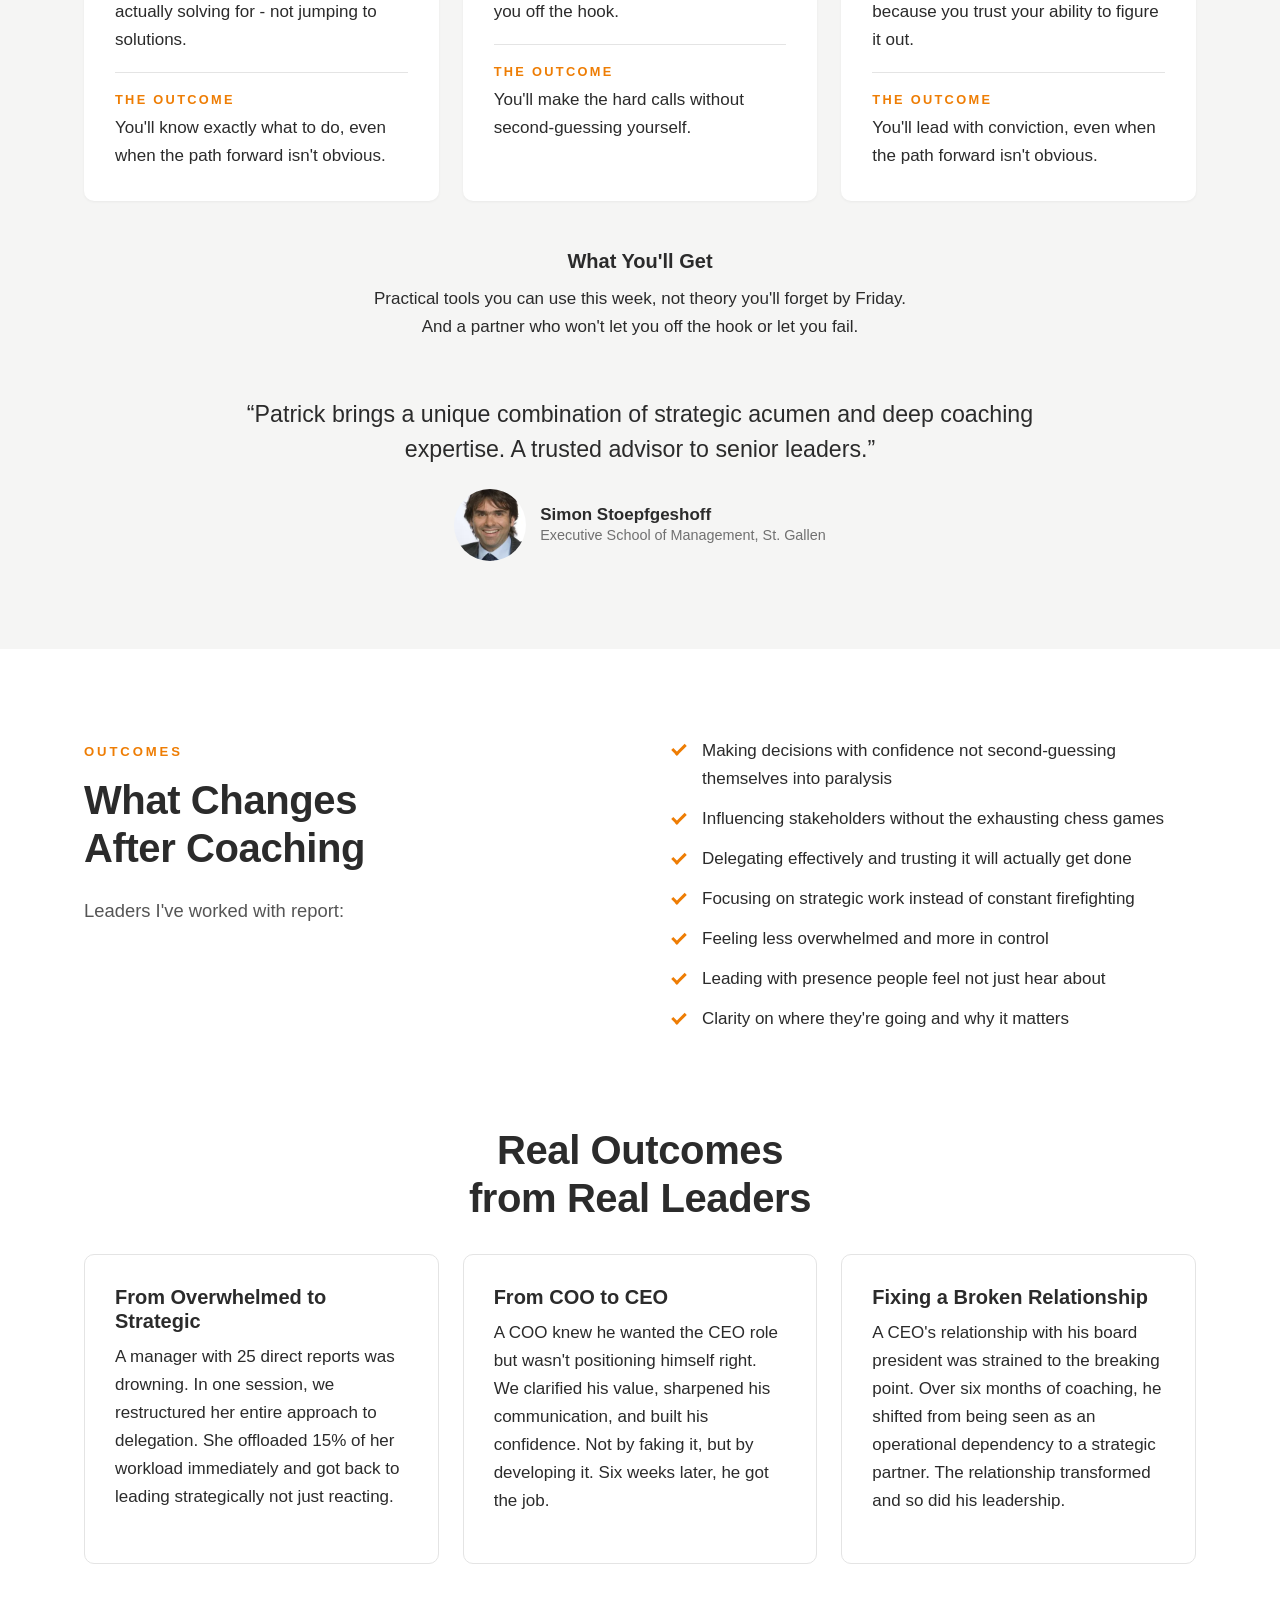
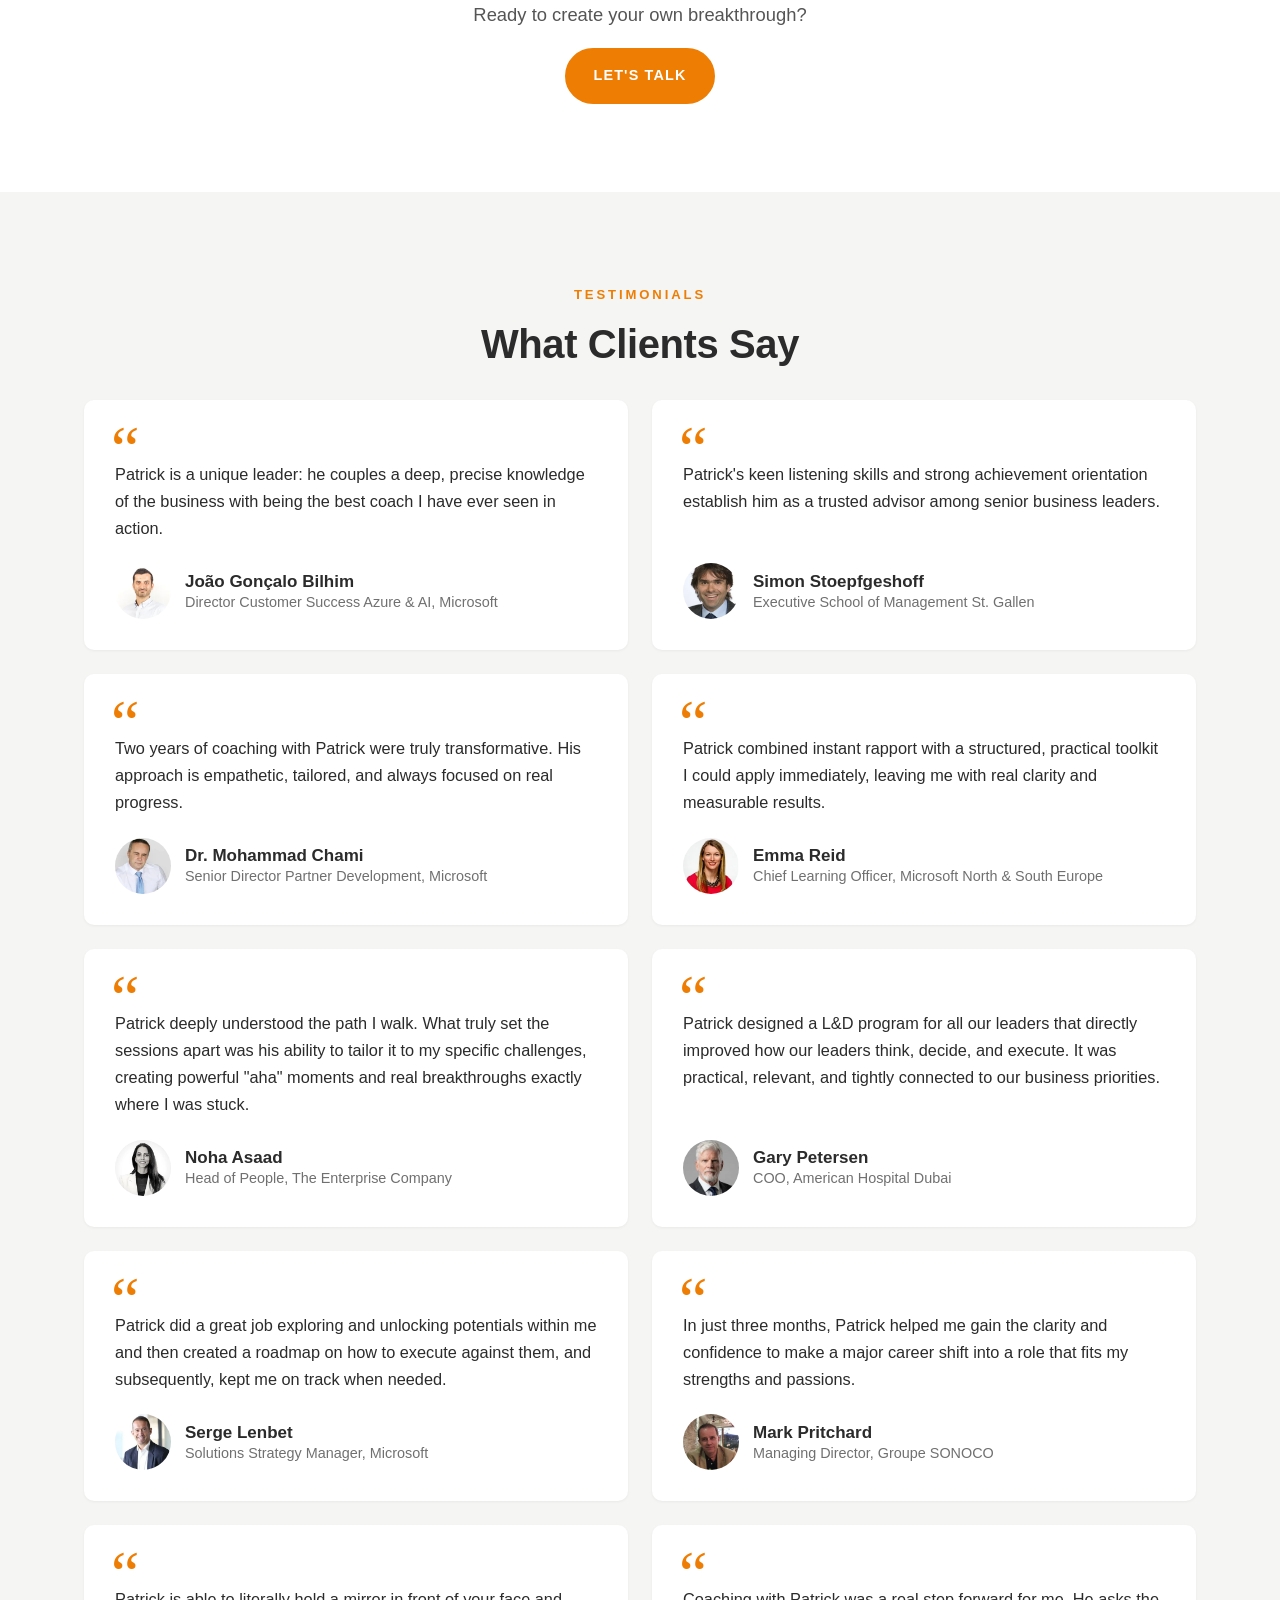
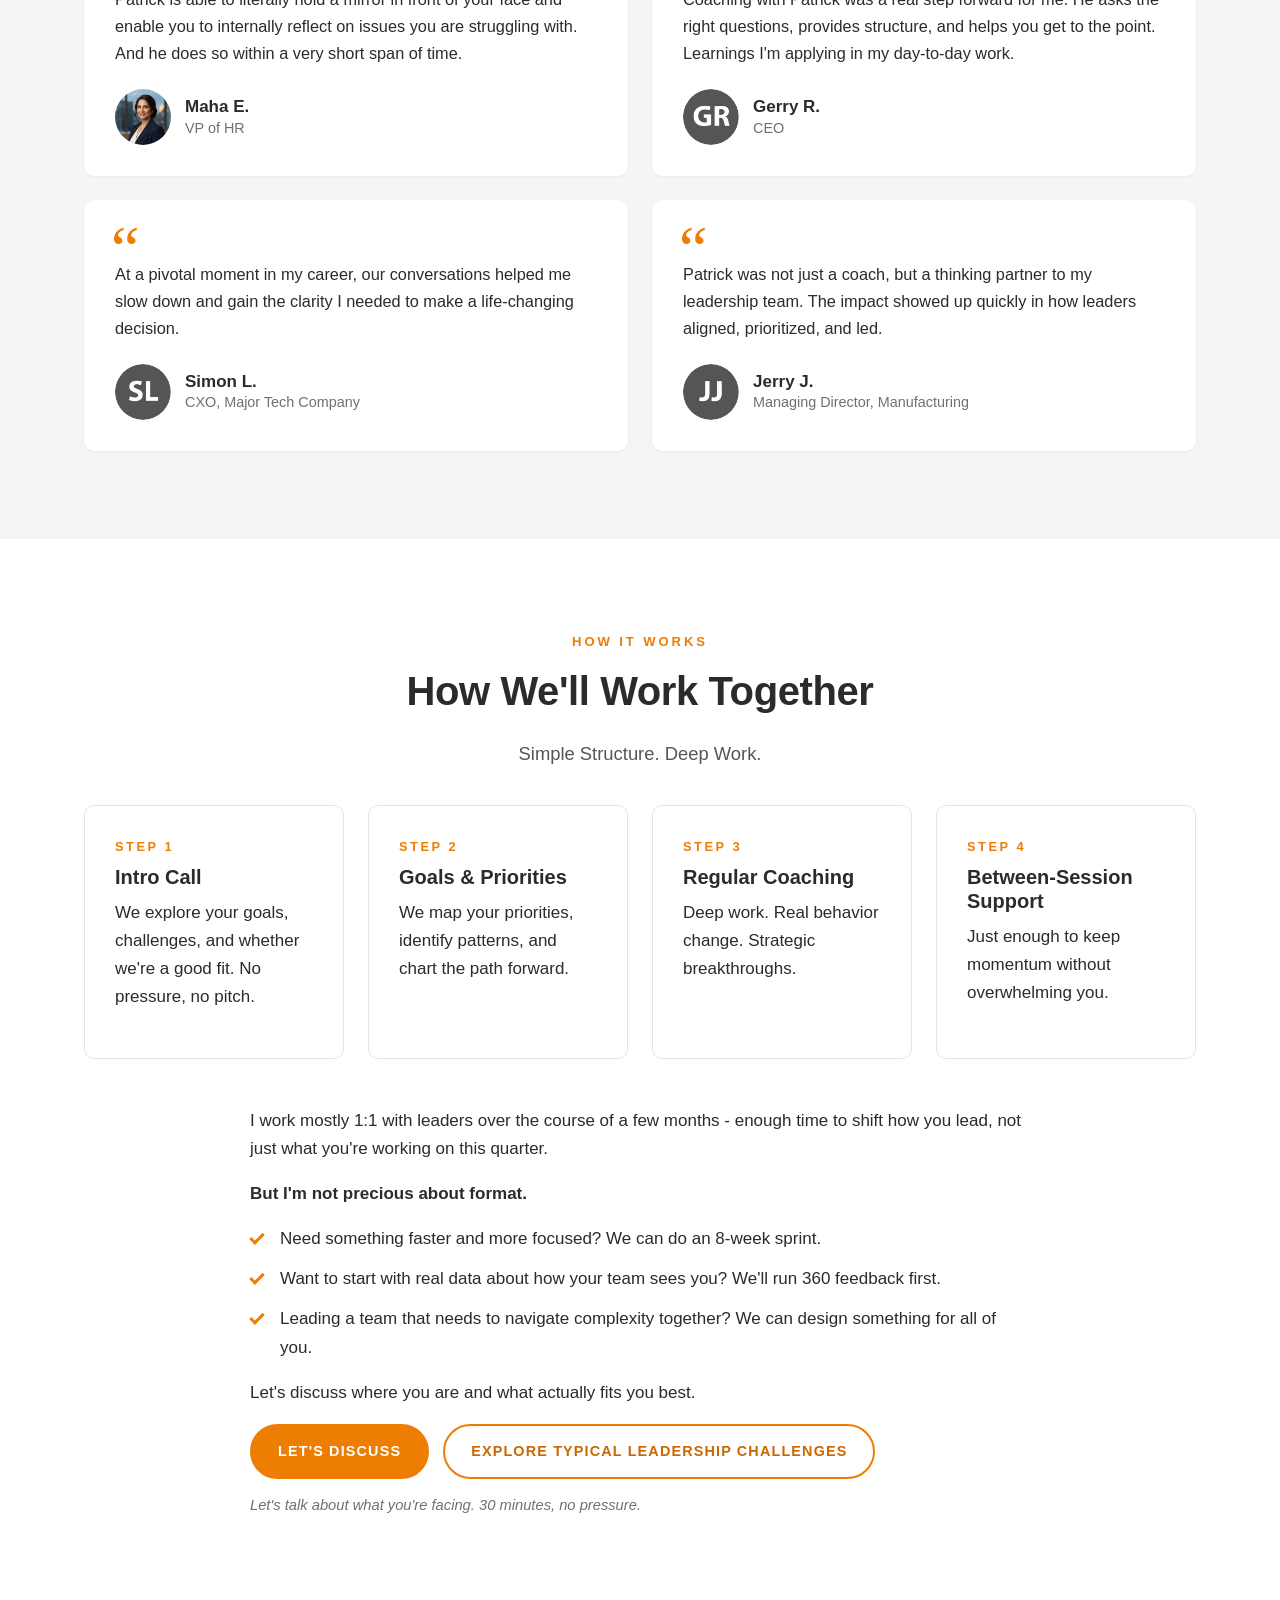
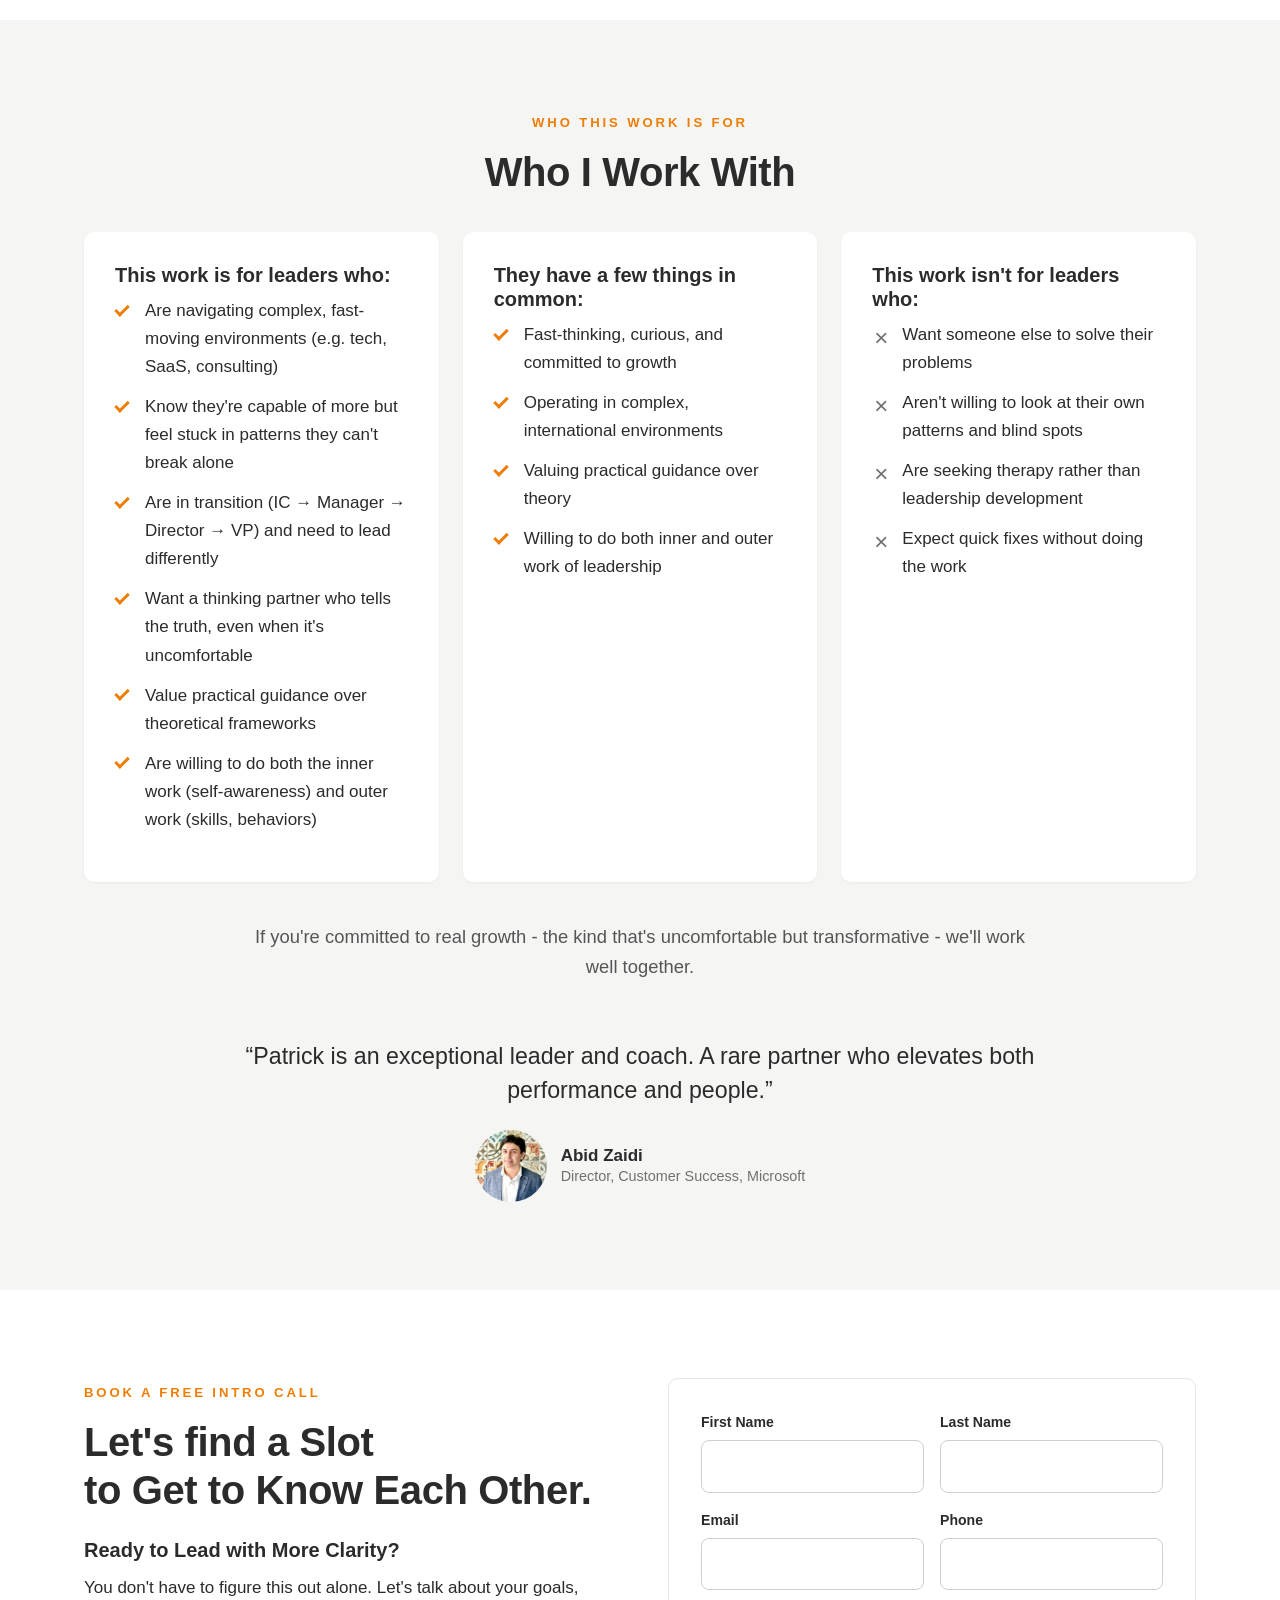
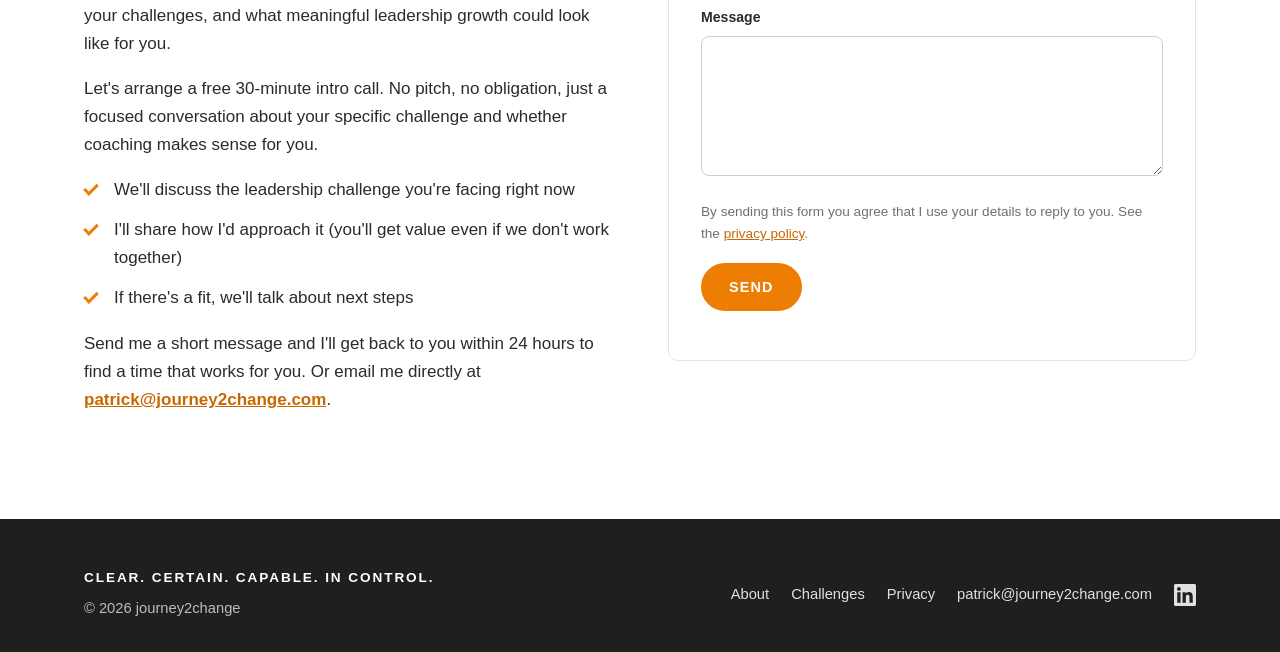
==== commit 964ee0a2: "Add café portrait, sailing photo and Gary Petersen's headshot Taken from the live Wix site so the ne" ====
--- a/index.html
+++ b/index.html
@@ -212,7 +212,7 @@
 <section id="who-i-am">
   <div class="container split">
     <div>
-      <img class="portrait" src="/images/patrick-glasshall.webp" alt="Patrick standing in an office" loading="lazy" width="900" height="1350">
+      <img class="portrait" src="/images/patrick-cafe.webp" alt="Patrick sitting in a café with his laptop" loading="lazy" width="600" height="1358">
     </div>
     <div>
       <span class="eyebrow">Who I Am</span>
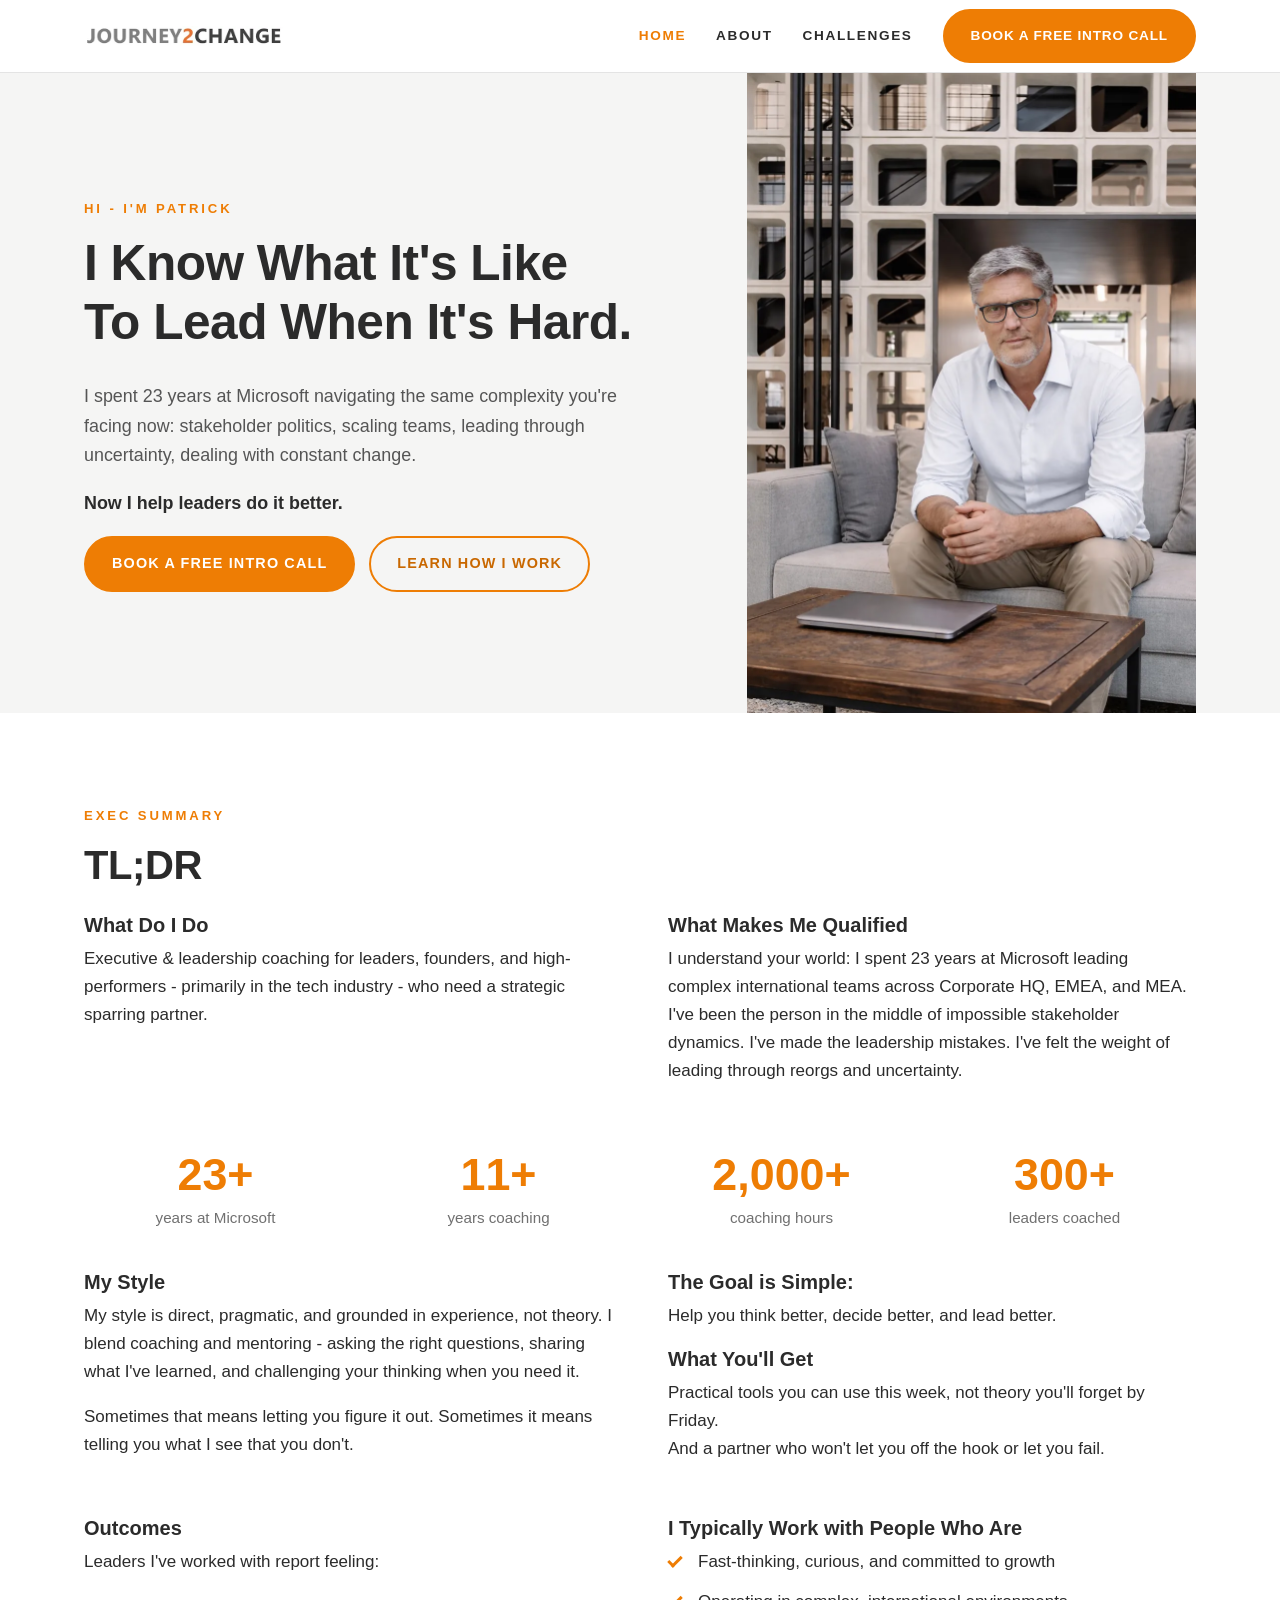
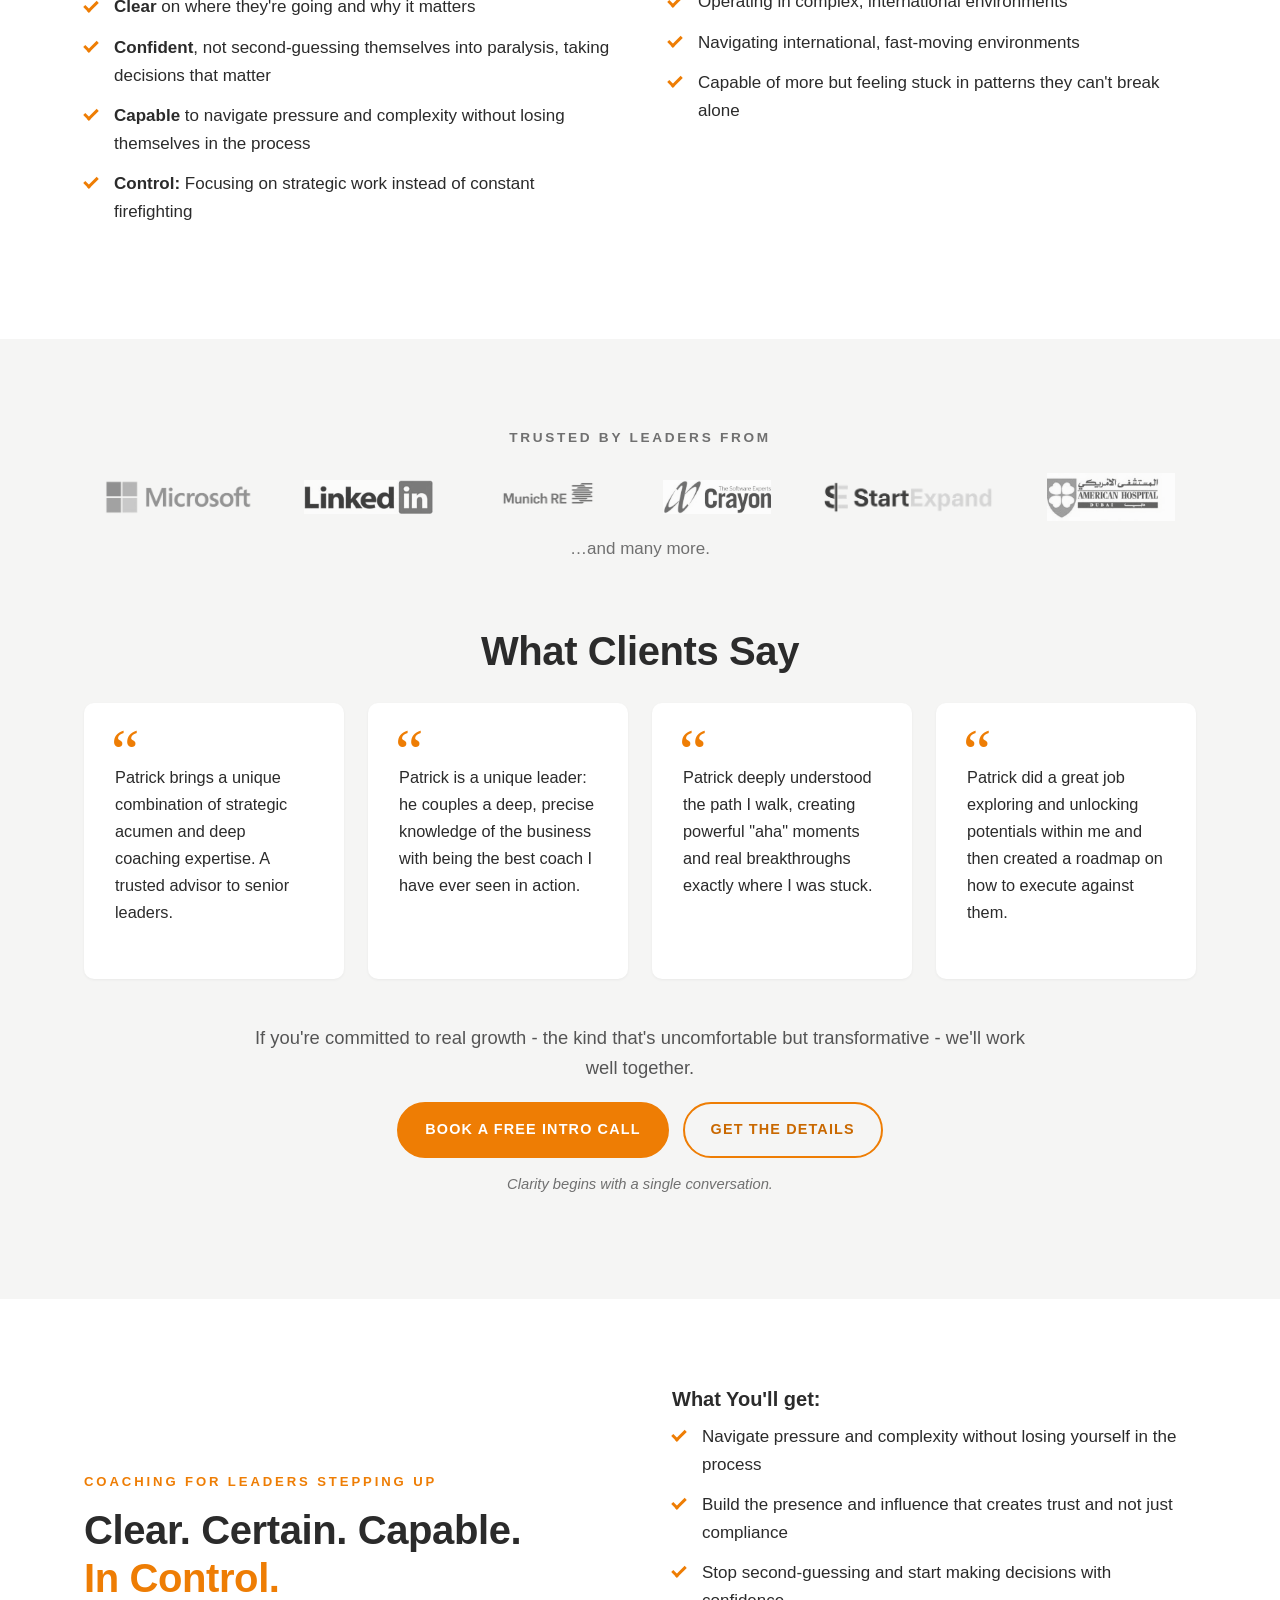
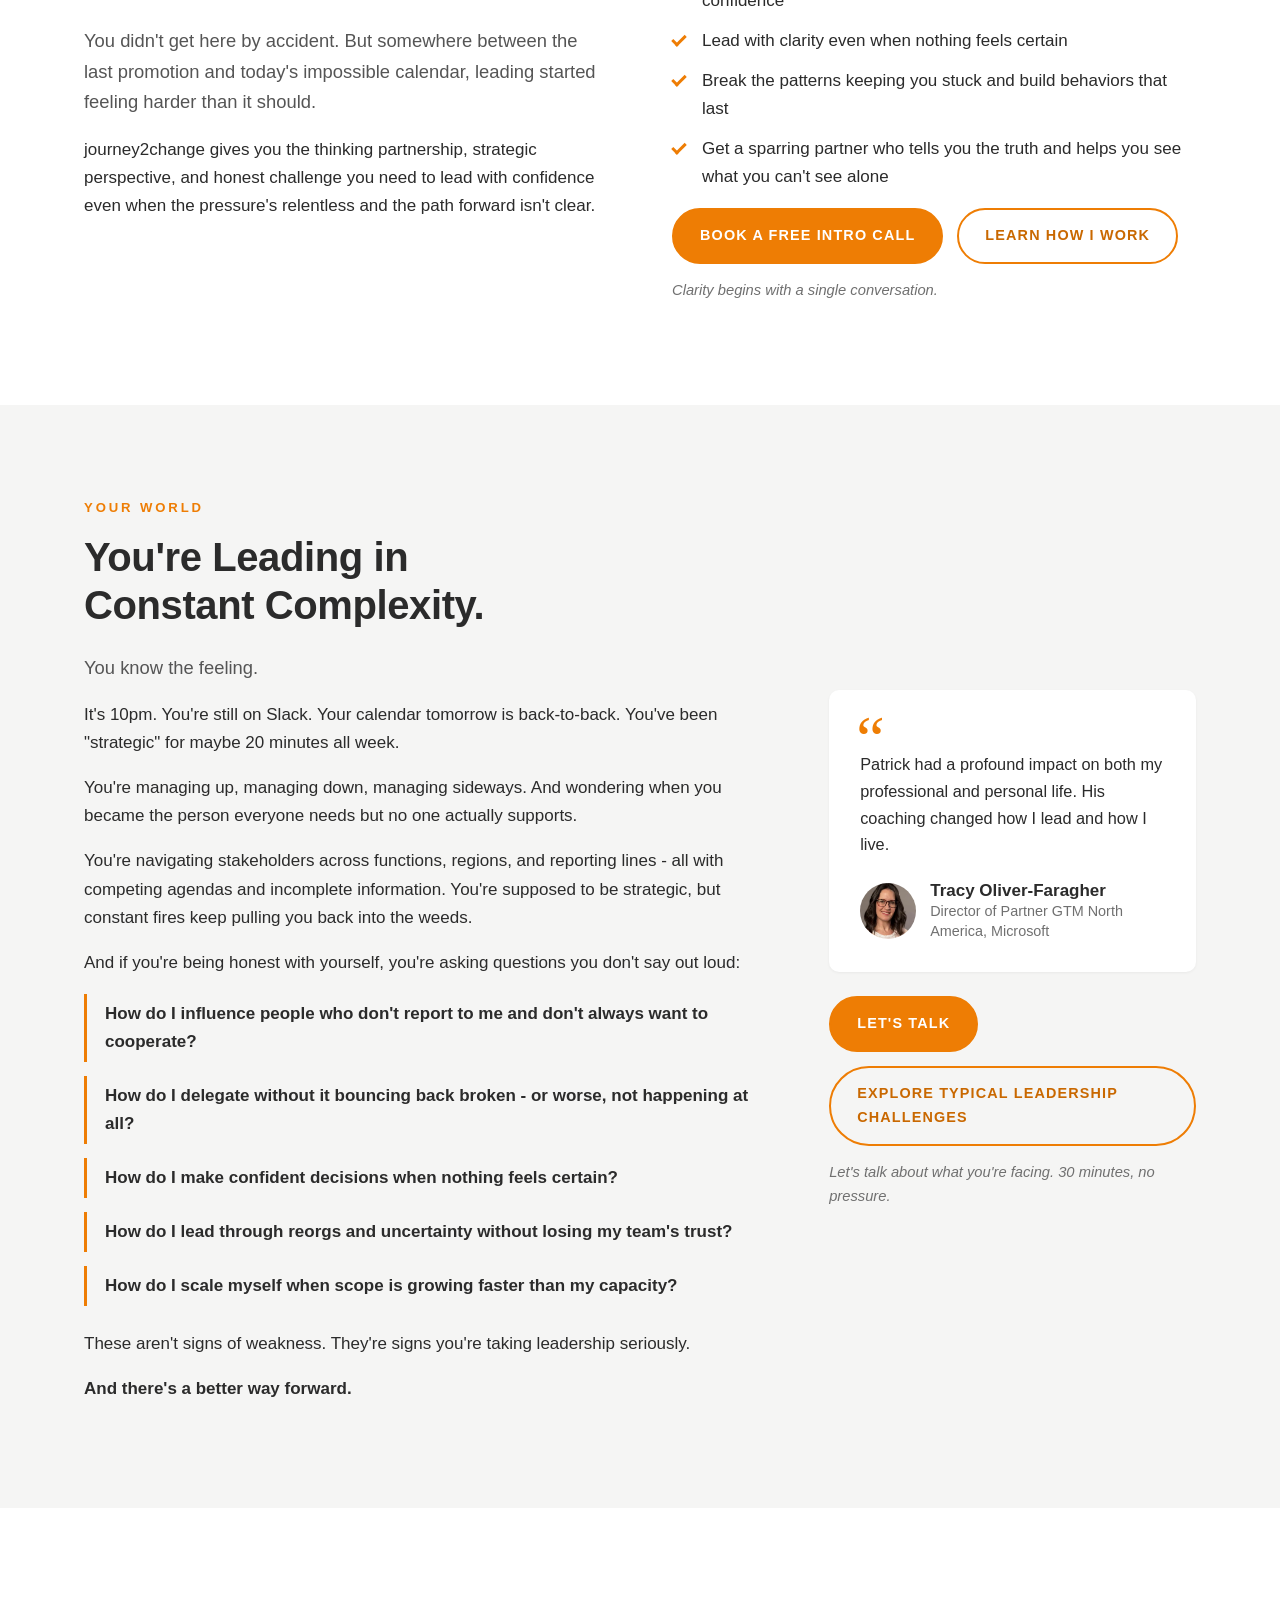
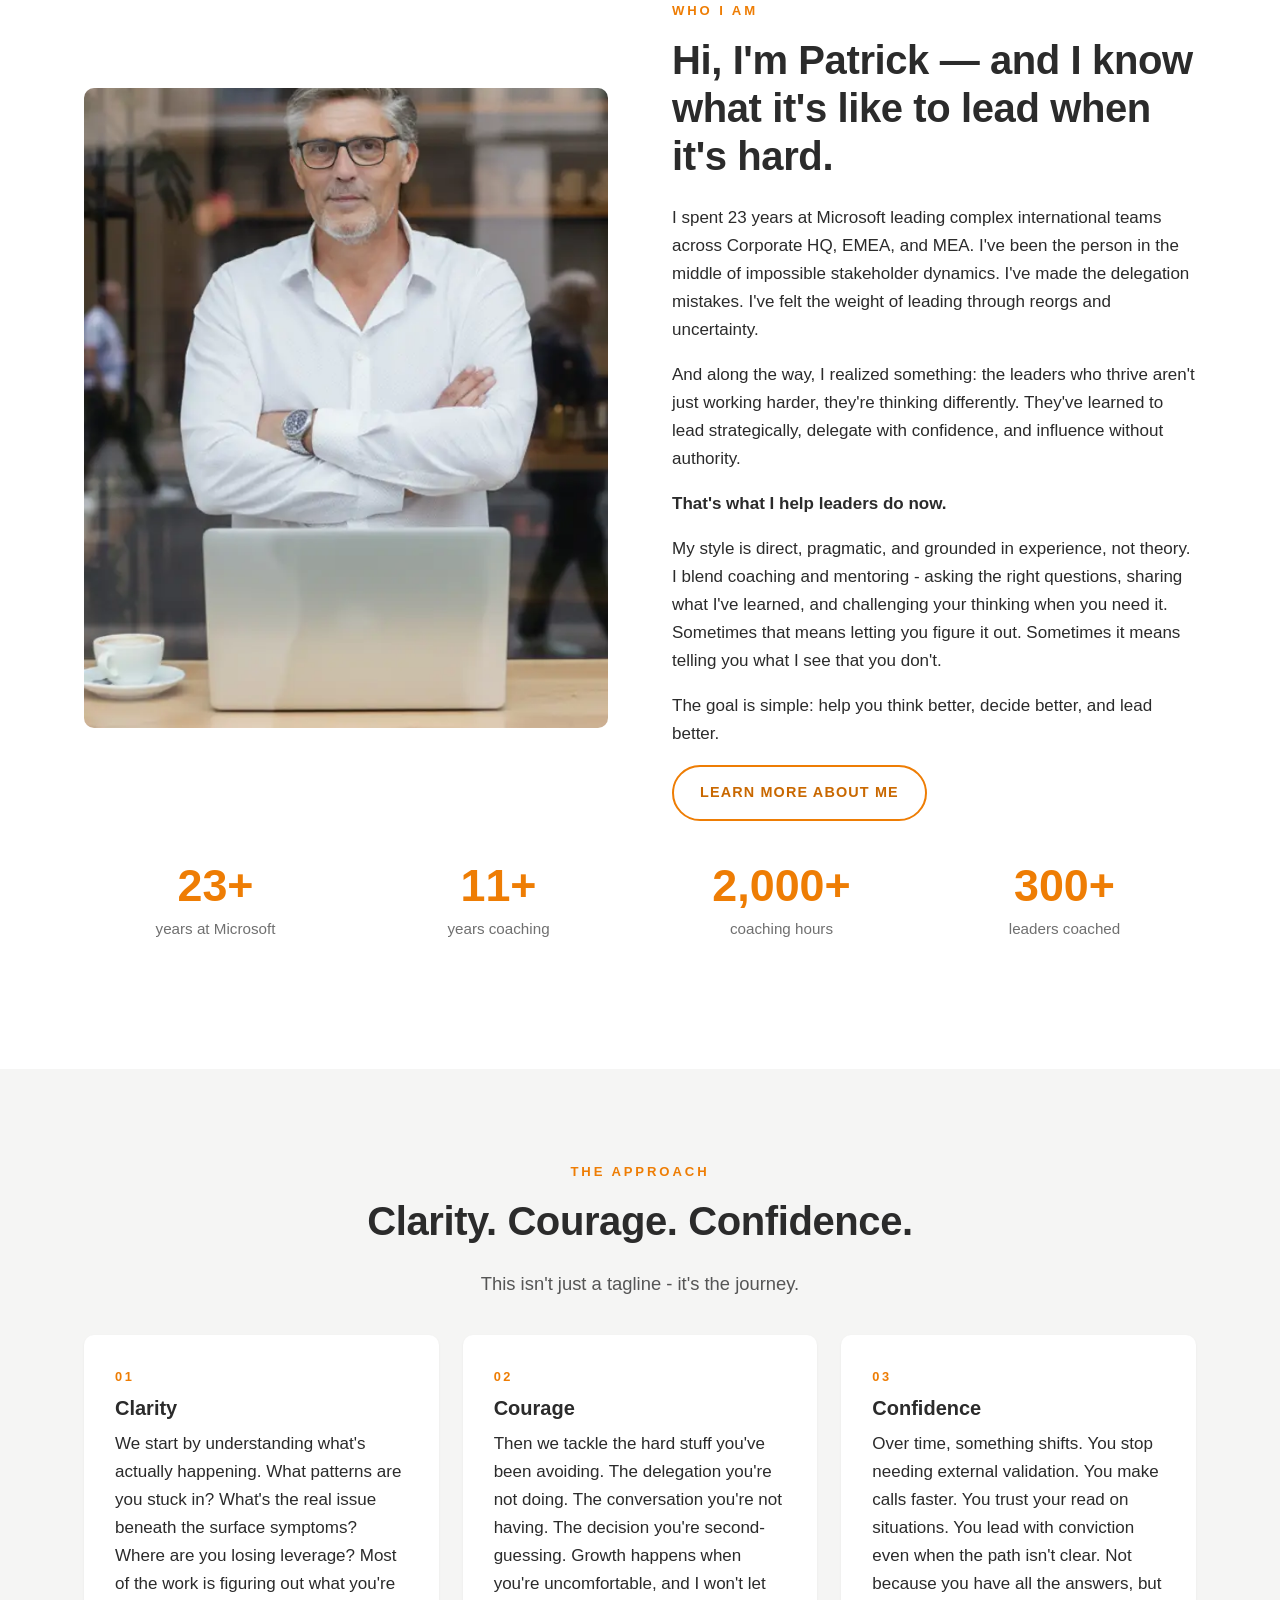
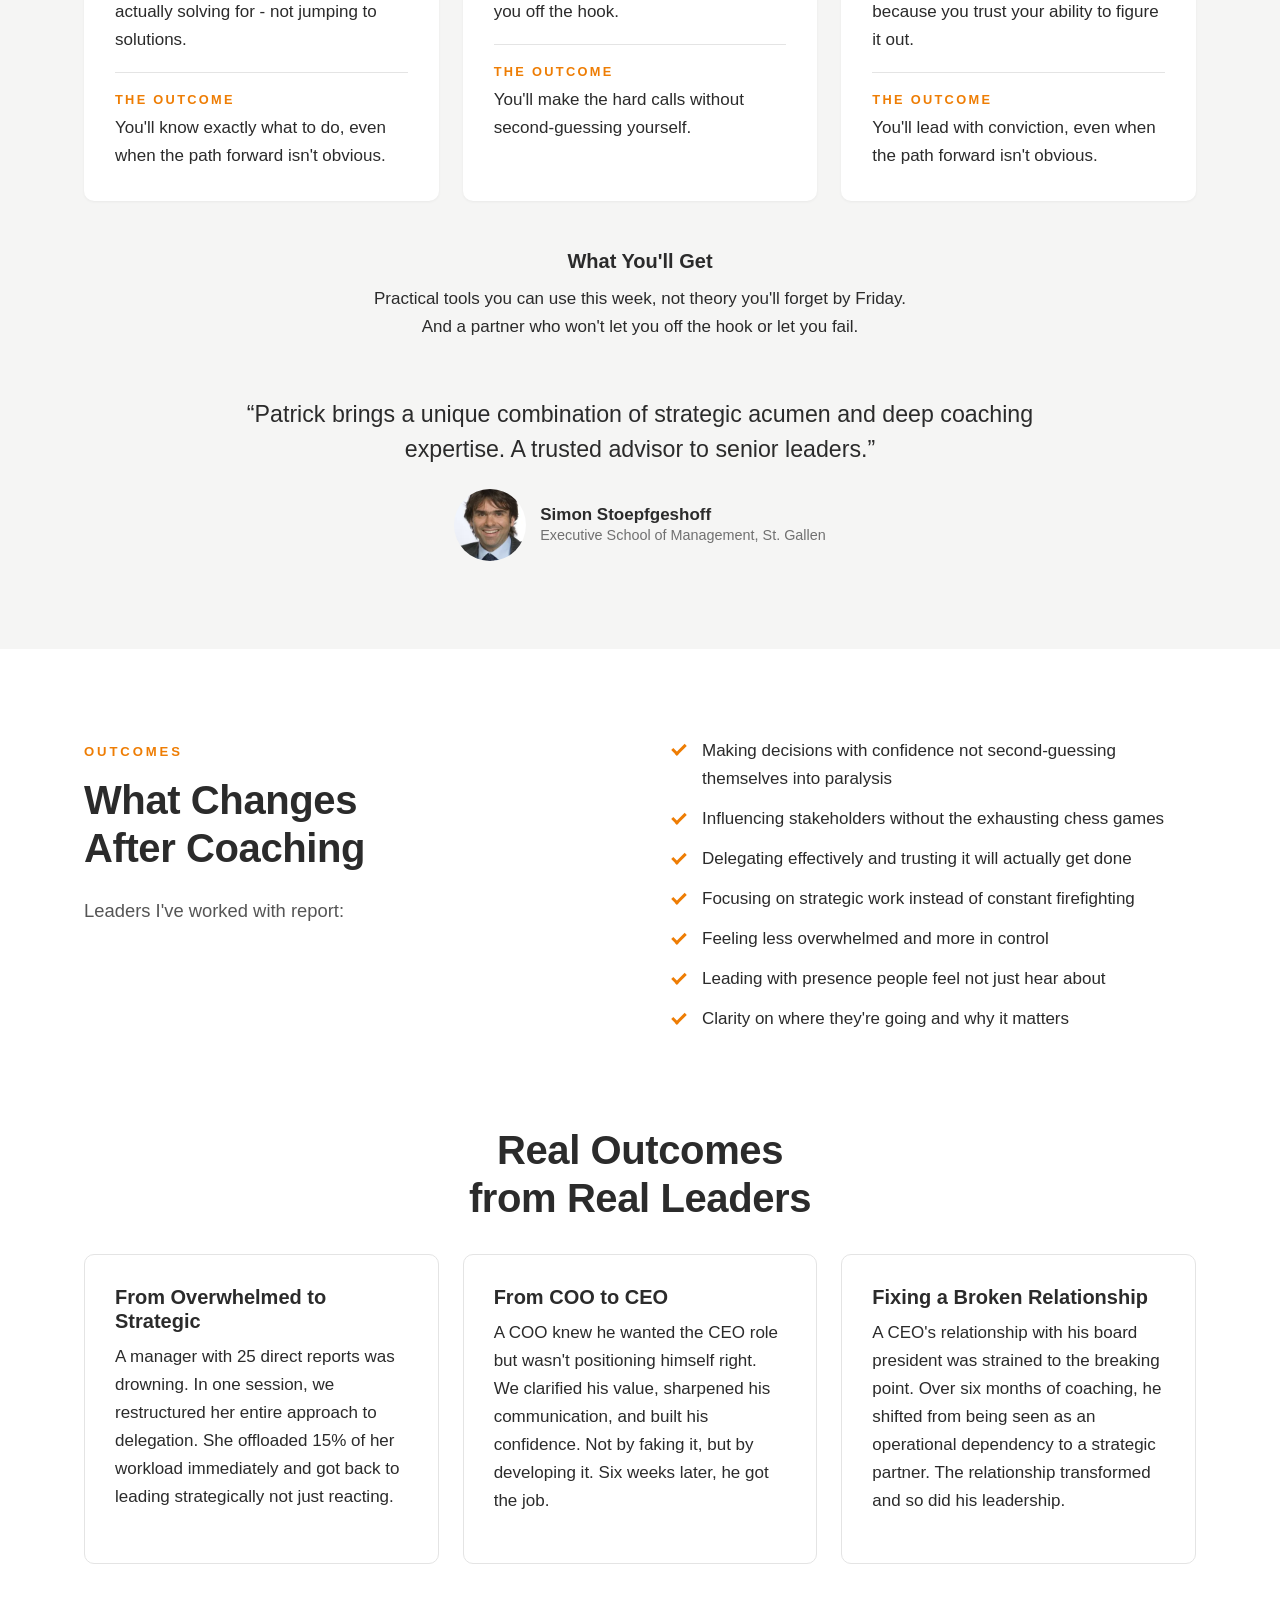
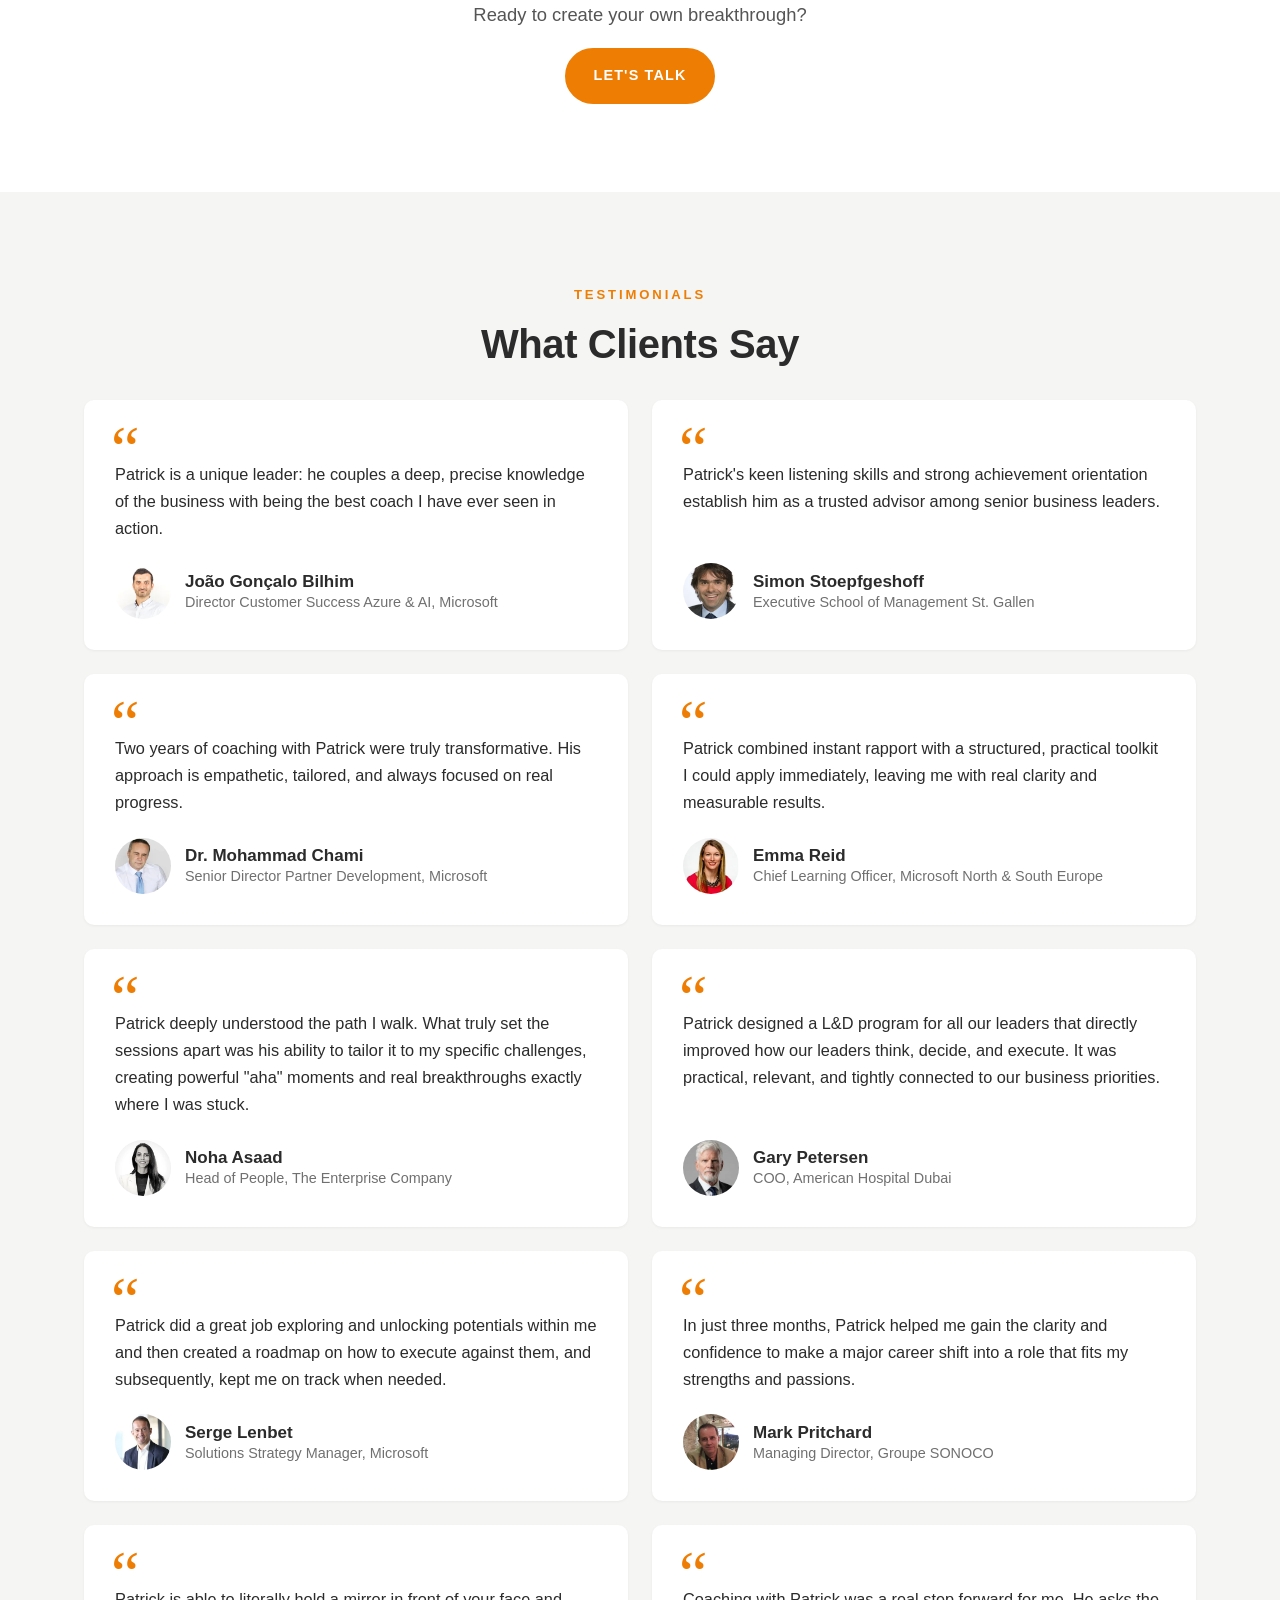
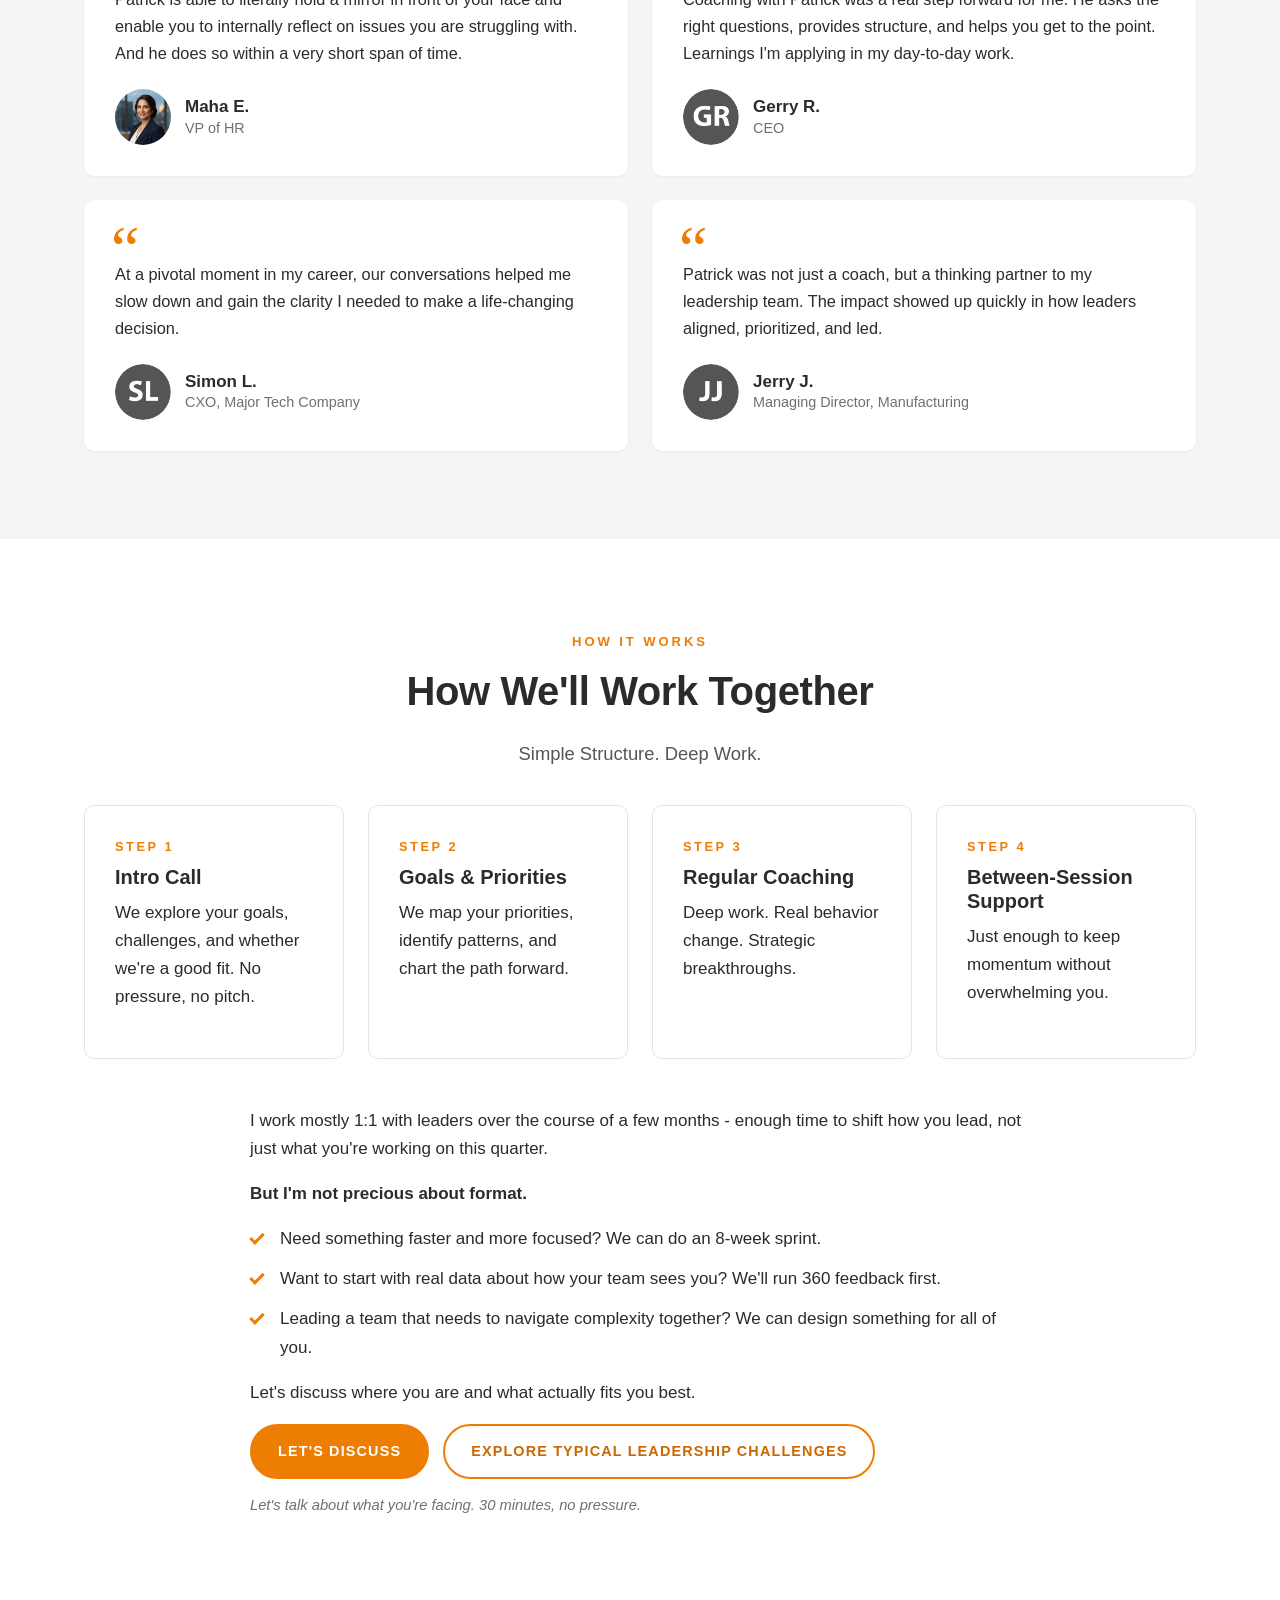
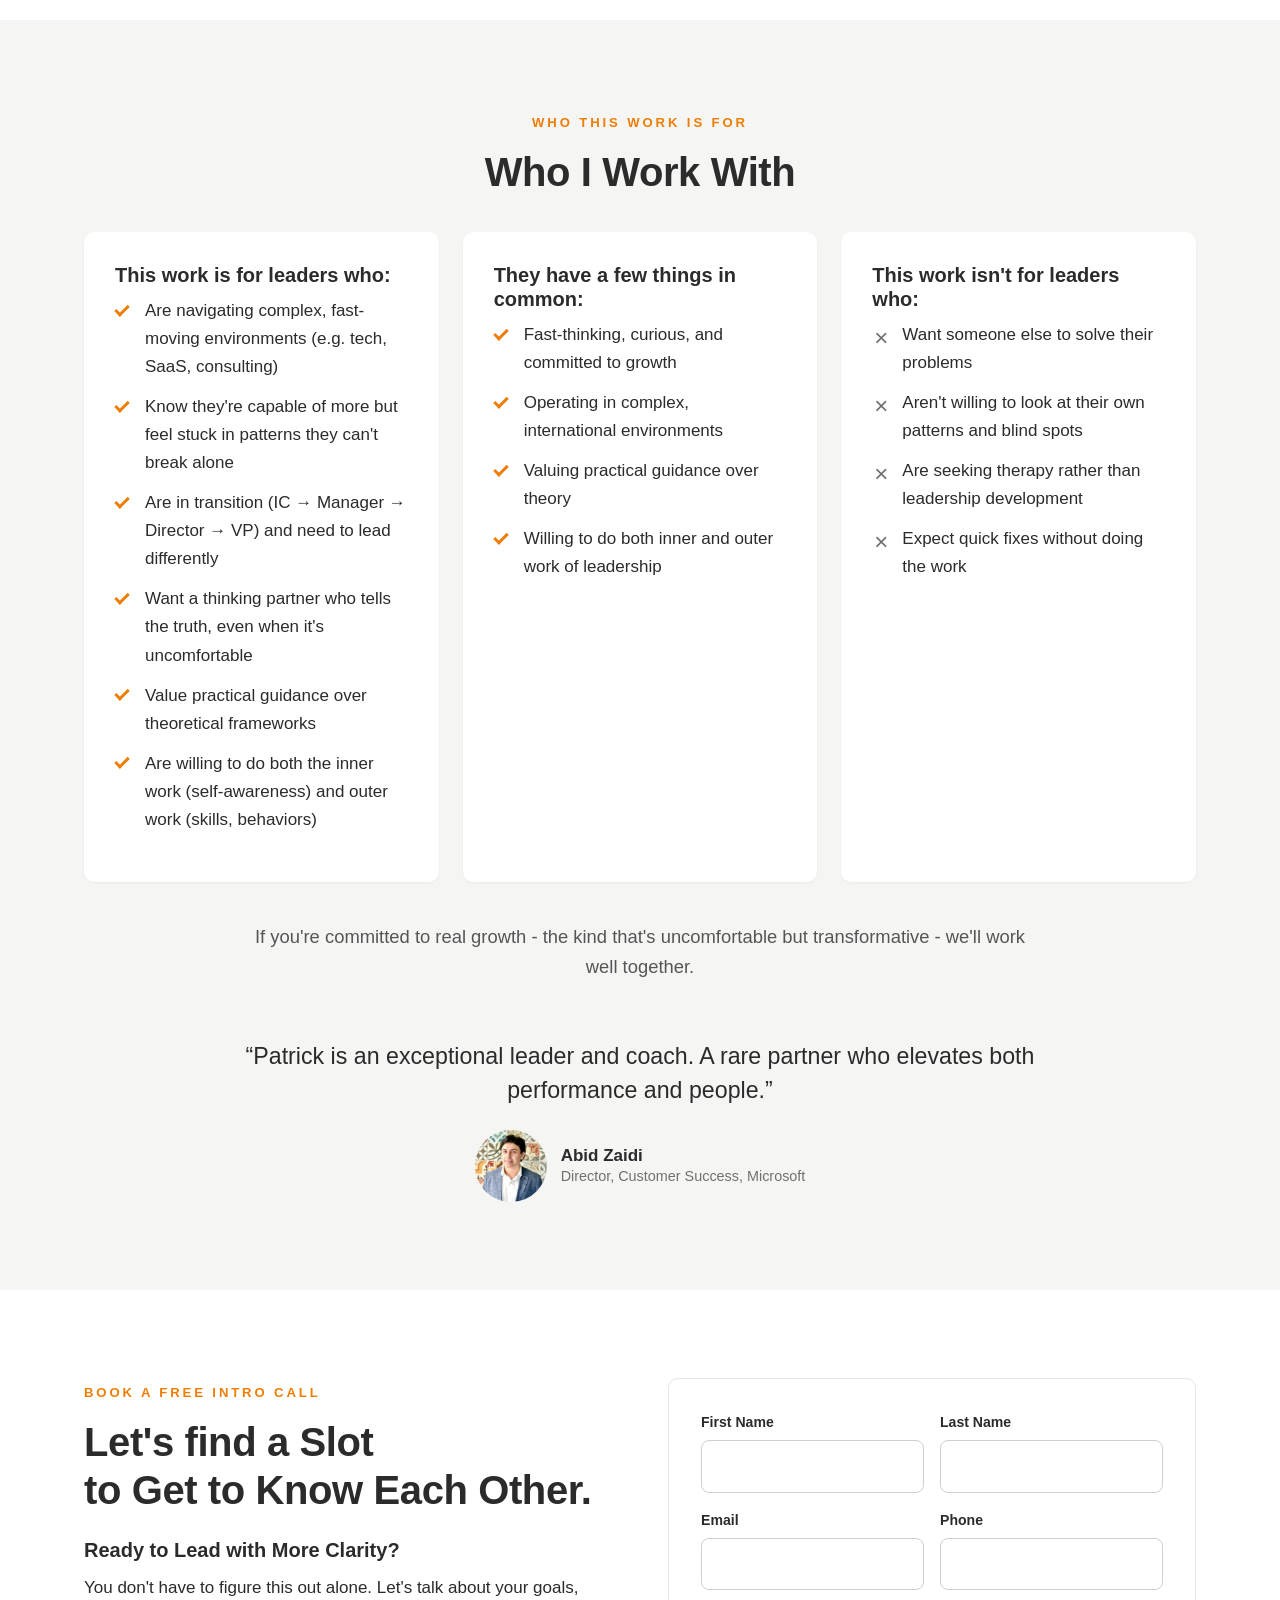
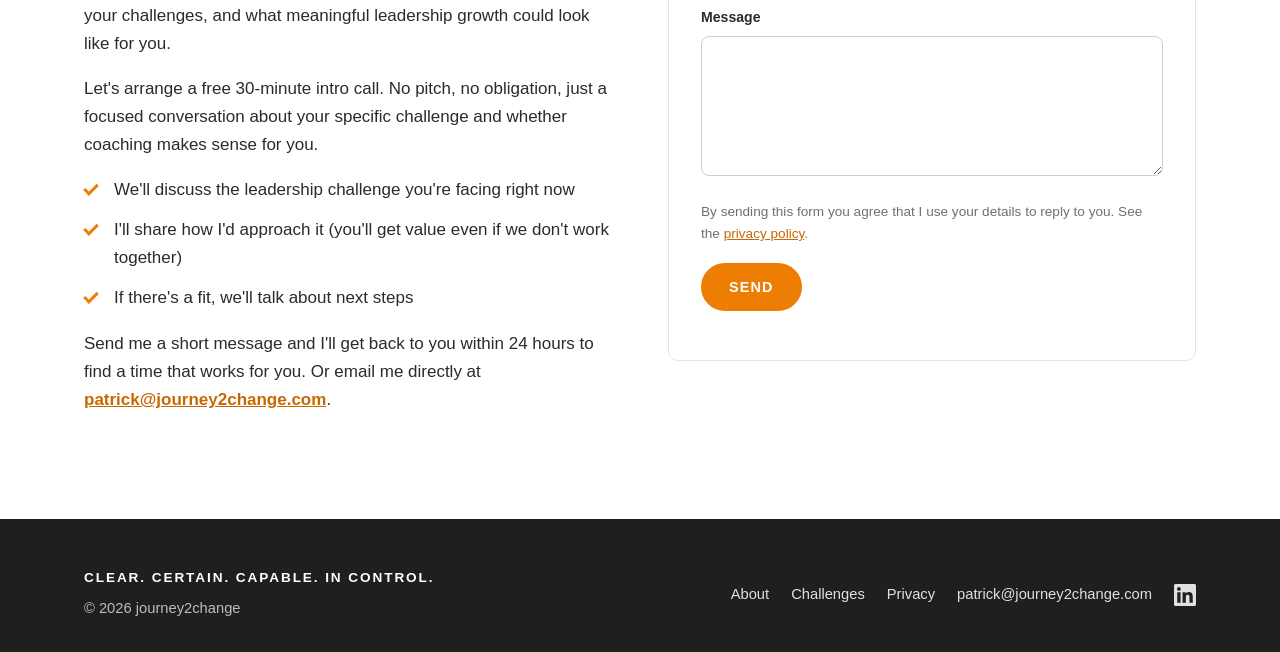
==== commit fe594d2d: "Update leaders coached to 300+ Co-Authored-By: Claude Opus 5.5 <noreply@anthropic.com> Claude-Sessio" ====
--- a/index.html
+++ b/index.html
@@ -4,7 +4,7 @@
   <meta charset="utf-8">
   <meta name="viewport" content="width=device-width, initial-scale=1">
   <title>Executive & Leadership Coaching for Tech Leaders | journey2change</title>
-  <meta name="description" content="Executive and leadership coaching for leaders, founders and high-performers in tech. 23 years at Microsoft, 250+ leaders coached. Clear. Certain. Capable. In control.">
+  <meta name="description" content="Executive and leadership coaching for leaders, founders and high-performers in tech. 23 years at Microsoft, 300+ leaders coached. Clear. Certain. Capable. In control.">
   <link rel="canonical" href="https://www.journey2change.com/">
   <meta property="og:type" content="website">
   <meta property="og:title" content="journey2change — Executive & Leadership Coaching">
@@ -13,6 +13,177 @@
   <meta property="og:image" content="https://www.journey2change.com/images/og-image.jpg">
   <link rel="icon" href="/favicon.png">
   <link rel="stylesheet" href="/css/style.css">
+  <script type="application/ld+json">
+{
+  "@context": "https://schema.org",
+  "@graph": [
+    {
+      "@type": "Person",
+      "@id": "https://www.journey2change.com/#patrick",
+      "name": "Patrick Schellscheidt",
+      "givenName": "Patrick",
+      "familyName": "Schellscheidt",
+      "jobTitle": "Executive & Leadership Coach",
+      "description": "Executive and leadership coach with 23 years at Microsoft leading international teams across Corporate HQ, EMEA and MEA. More than 300 leaders coached over 11+ years.",
+      "image": "https://www.journey2change.com/images/og-image.jpg",
+      "url": "https://www.journey2change.com/about",
+      "email": "mailto:patrick@journey2change.com",
+      "worksFor": {
+        "@id": "https://www.journey2change.com/#business"
+      },
+      "homeLocation": {
+        "@type": "Place",
+        "name": "Palma, Spain",
+        "address": {
+          "@type": "PostalAddress",
+          "addressLocality": "Palma",
+          "addressRegion": "Illes Balears",
+          "addressCountry": "ES"
+        }
+      },
+      "knowsLanguage": [
+        "English",
+        "German",
+        "French"
+      ],
+      "hasCredential": [
+        {
+          "@type": "EducationalOccupationalCredential",
+          "name": "Certified Co-Active Coach",
+          "credentialCategory": "certification",
+          "recognizedBy": {
+            "@type": "Organization",
+            "name": "Co-Active Training Institute (CTI)"
+          }
+        },
+        {
+          "@type": "EducationalOccupationalCredential",
+          "name": "NLP Master Practitioner",
+          "credentialCategory": "certification"
+        },
+        {
+          "@type": "EducationalOccupationalCredential",
+          "name": "Transactional Analysis",
+          "credentialCategory": "certification"
+        }
+      ],
+      "knowsAbout": [
+        "Executive coaching",
+        "Leadership development",
+        "Stakeholder management",
+        "Influencing without authority",
+        "Decision-making under uncertainty",
+        "Delegation",
+        "Career transitions",
+        "Burnout and sustainable performance",
+        "Change management",
+        "Leading in the tech industry"
+      ],
+      "sameAs": [
+        "https://www.linkedin.com/in/patrickschellscheidt/"
+      ]
+    },
+    {
+      "@type": "ProfessionalService",
+      "@id": "https://www.journey2change.com/#business",
+      "name": "journey2change",
+      "alternateName": "Journey to Change",
+      "url": "https://www.journey2change.com/",
+      "logo": "https://www.journey2change.com/images/logo-j2c.webp",
+      "image": "https://www.journey2change.com/images/og-image.jpg",
+      "description": "Executive and leadership coaching for leaders, founders and high-performers in tech who need a strategic sparring partner.",
+      "slogan": "Clear. Certain. Capable. In control.",
+      "email": "patrick@journey2change.com",
+      "founder": {
+        "@id": "https://www.journey2change.com/#patrick"
+      },
+      "areaServed": "Worldwide",
+      "address": {
+        "@type": "PostalAddress",
+        "addressLocality": "Palma",
+        "addressRegion": "Illes Balears",
+        "addressCountry": "ES"
+      },
+      "knowsLanguage": [
+        "English",
+        "German",
+        "French"
+      ],
+      "sameAs": [
+        "https://www.linkedin.com/in/patrickschellscheidt/"
+      ],
+      "hasOfferCatalog": {
+        "@type": "OfferCatalog",
+        "name": "Coaching services",
+        "itemListElement": [
+          {
+            "@type": "Offer",
+            "itemOffered": {
+              "@type": "Service",
+              "name": "1:1 executive coaching",
+              "description": "One-to-one coaching for leaders over the course of a few months."
+            }
+          },
+          {
+            "@type": "Offer",
+            "itemOffered": {
+              "@type": "Service",
+              "name": "8-week coaching sprint",
+              "description": "A faster, more focused coaching format."
+            }
+          },
+          {
+            "@type": "Offer",
+            "itemOffered": {
+              "@type": "Service",
+              "name": "360 feedback",
+              "description": "Structured feedback on how your team and stakeholders see you, as a starting point for coaching."
+            }
+          },
+          {
+            "@type": "Offer",
+            "itemOffered": {
+              "@type": "Service",
+              "name": "Leadership team programs",
+              "description": "Coaching and development programs designed for whole leadership teams."
+            }
+          },
+          {
+            "@type": "Offer",
+            "itemOffered": {
+              "@type": "Service",
+              "name": "Free 30-minute intro call",
+              "description": "A focused conversation about your leadership challenge and whether coaching makes sense for you."
+            }
+          }
+        ]
+      }
+    },
+    {
+      "@type": "WebSite",
+      "@id": "https://www.journey2change.com/#website",
+      "url": "https://www.journey2change.com/",
+      "name": "journey2change",
+      "publisher": {
+        "@id": "https://www.journey2change.com/#business"
+      },
+      "inLanguage": "en"
+    },
+    {
+      "@type": "WebPage",
+      "@id": "https://www.journey2change.com/#webpage",
+      "url": "https://www.journey2change.com/",
+      "name": "Executive & Leadership Coaching for Tech Leaders",
+      "isPartOf": {
+        "@id": "https://www.journey2change.com/#website"
+      },
+      "about": {
+        "@id": "https://www.journey2change.com/#business"
+      }
+    }
+  ]
+}
+  </script>
 </head>
 <body>
 
@@ -71,7 +242,7 @@
       <div><div class="stat-num">23+</div><div class="stat-label">years at Microsoft</div></div>
       <div><div class="stat-num">11+</div><div class="stat-label">years coaching</div></div>
       <div><div class="stat-num">2,000+</div><div class="stat-label">coaching hours</div></div>
-      <div><div class="stat-num">250+</div><div class="stat-label">leaders coached</div></div>
+      <div><div class="stat-num">300+</div><div class="stat-label">leaders coached</div></div>
     </div>
 
     <div class="summary-grid">
@@ -230,7 +401,7 @@
       <div><div class="stat-num">23+</div><div class="stat-label">years at Microsoft</div></div>
       <div><div class="stat-num">11+</div><div class="stat-label">years coaching</div></div>
       <div><div class="stat-num">2,000+</div><div class="stat-label">coaching hours</div></div>
-      <div><div class="stat-num">250+</div><div class="stat-label">leaders coached</div></div>
+      <div><div class="stat-num">300+</div><div class="stat-label">leaders coached</div></div>
     </div>
   </div>
 </section>
